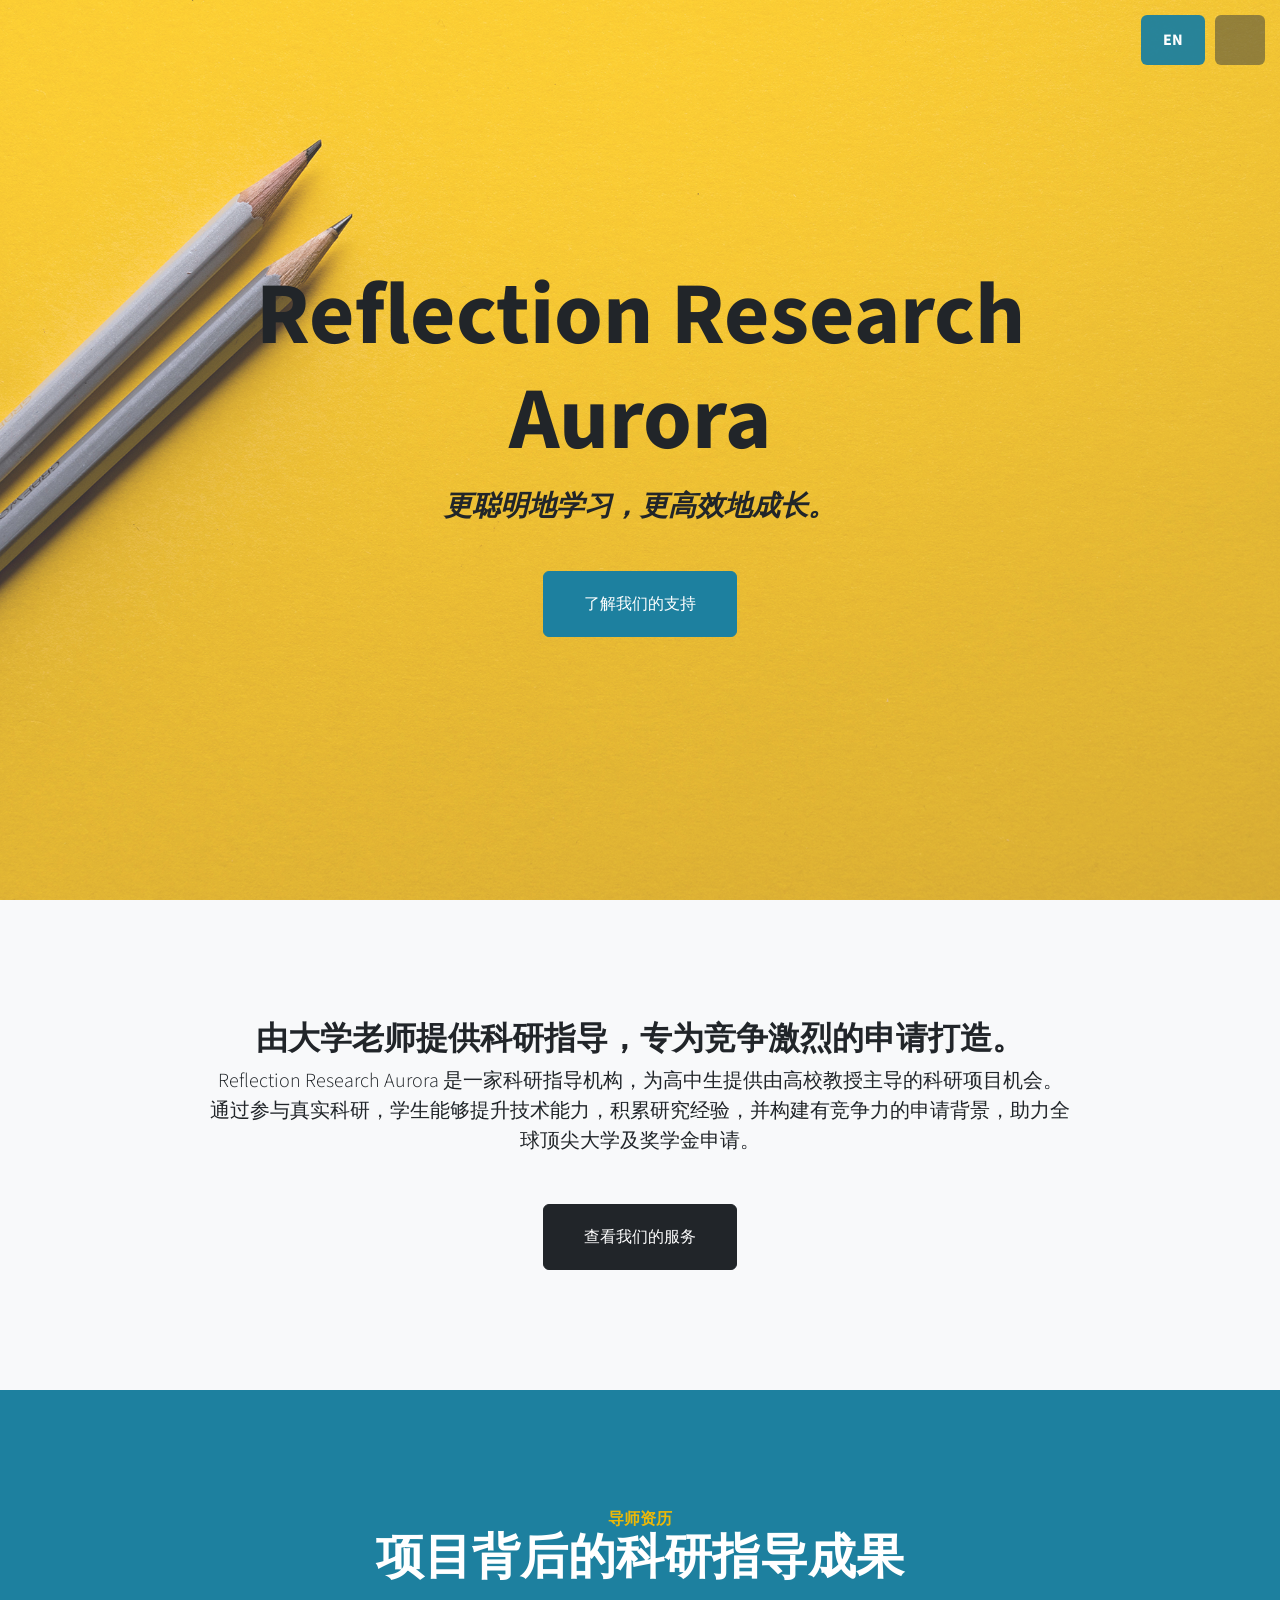
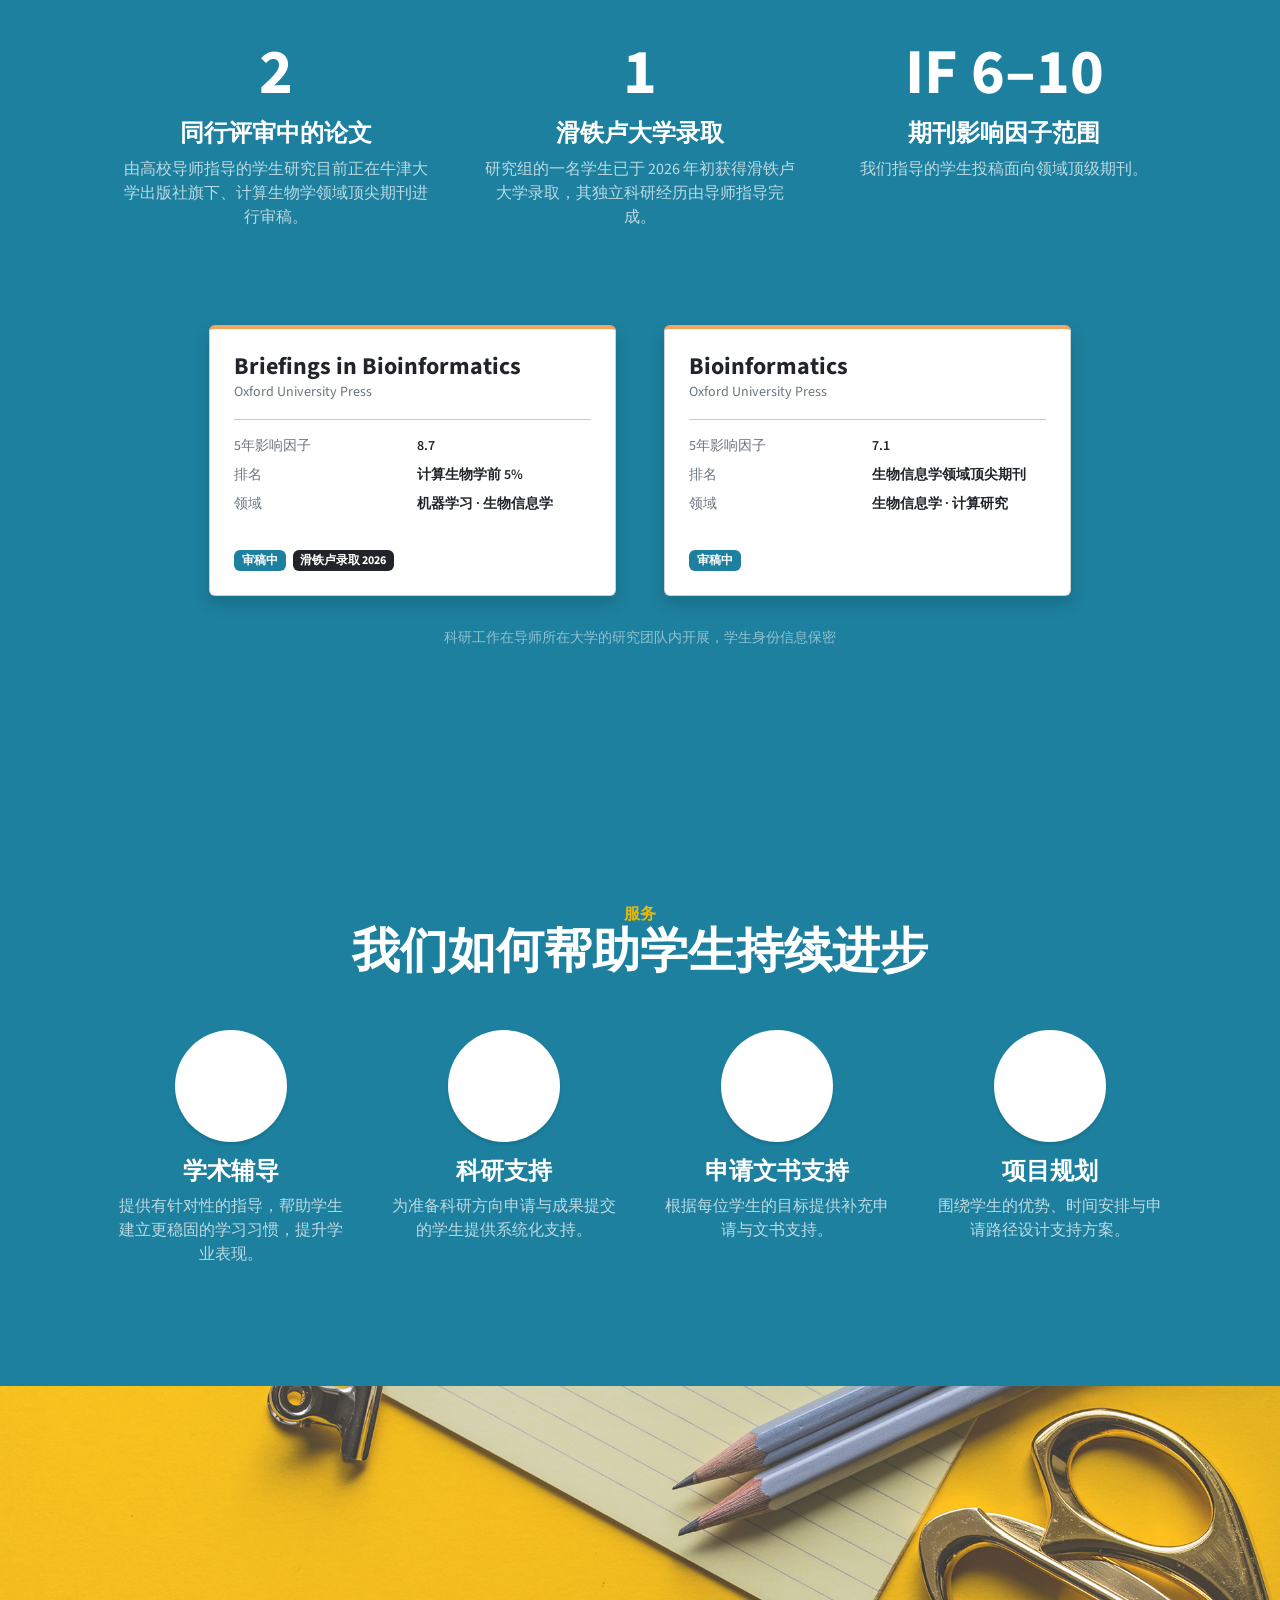
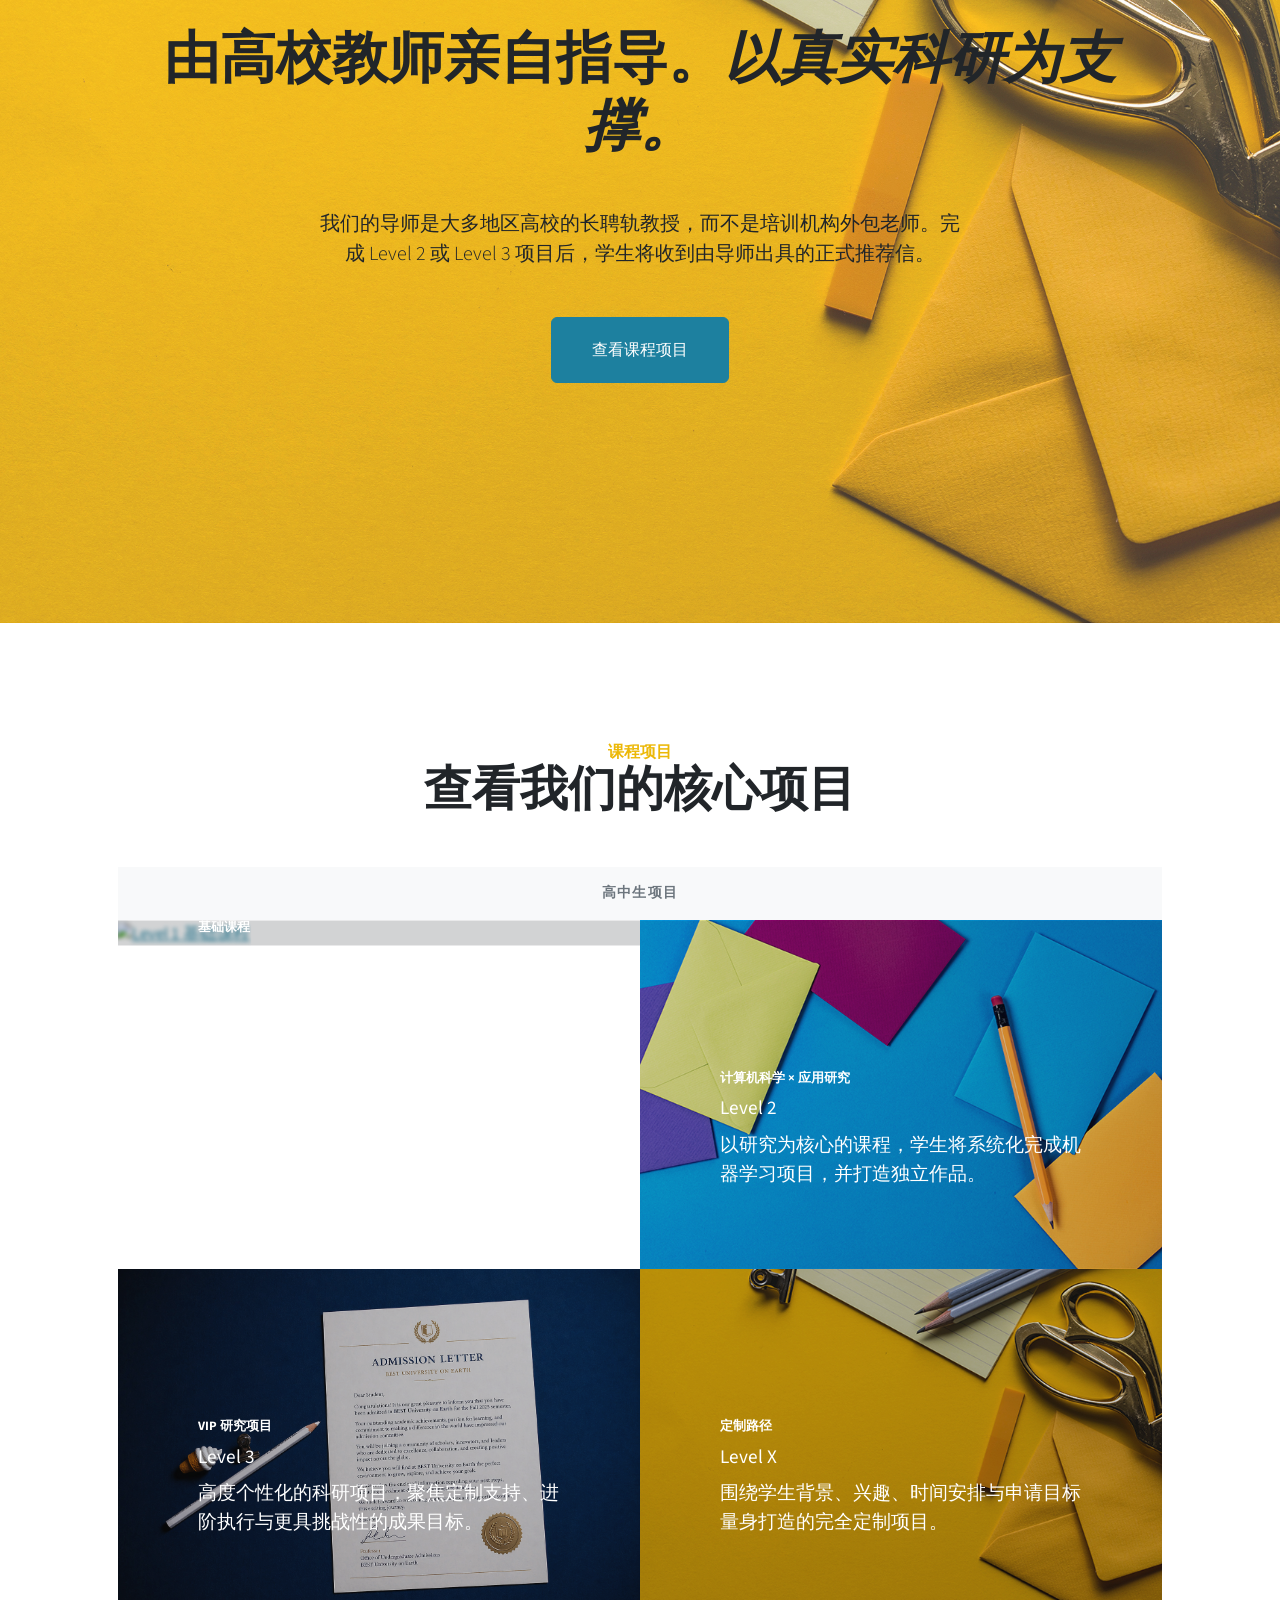
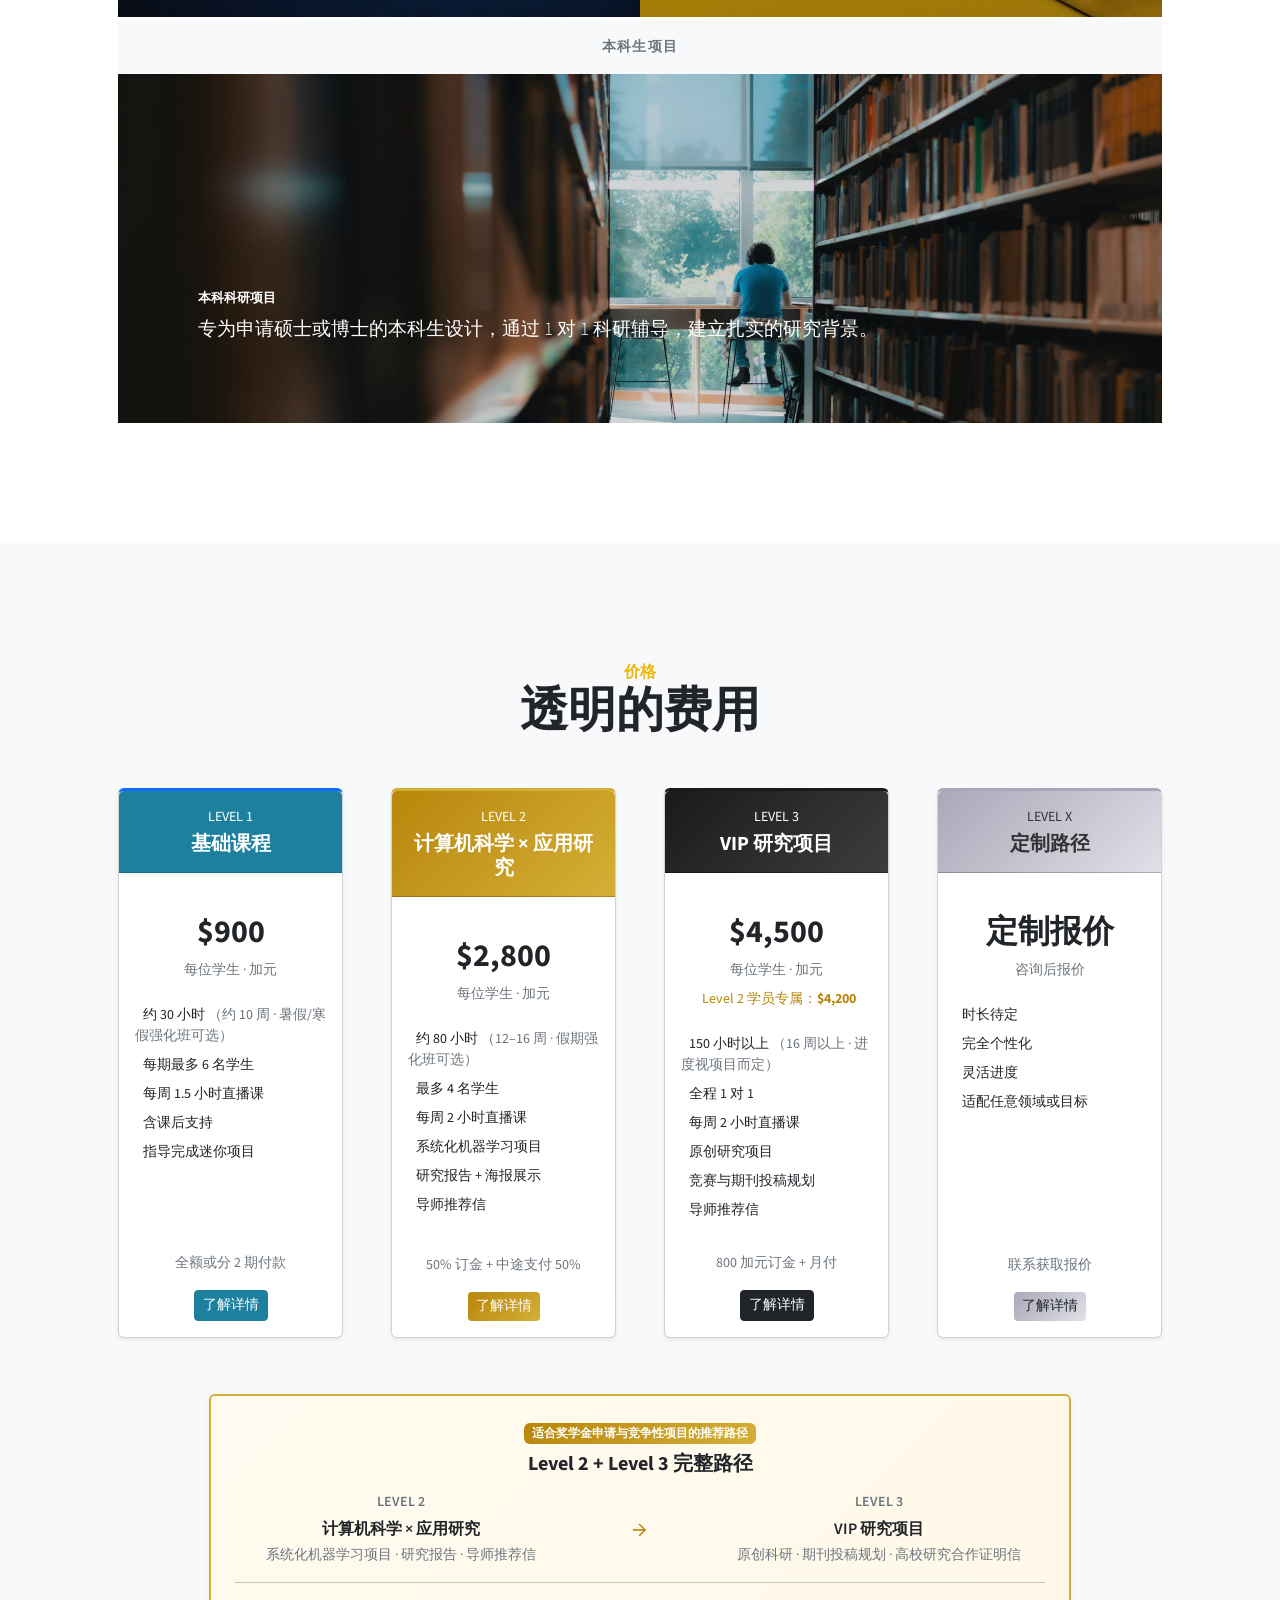
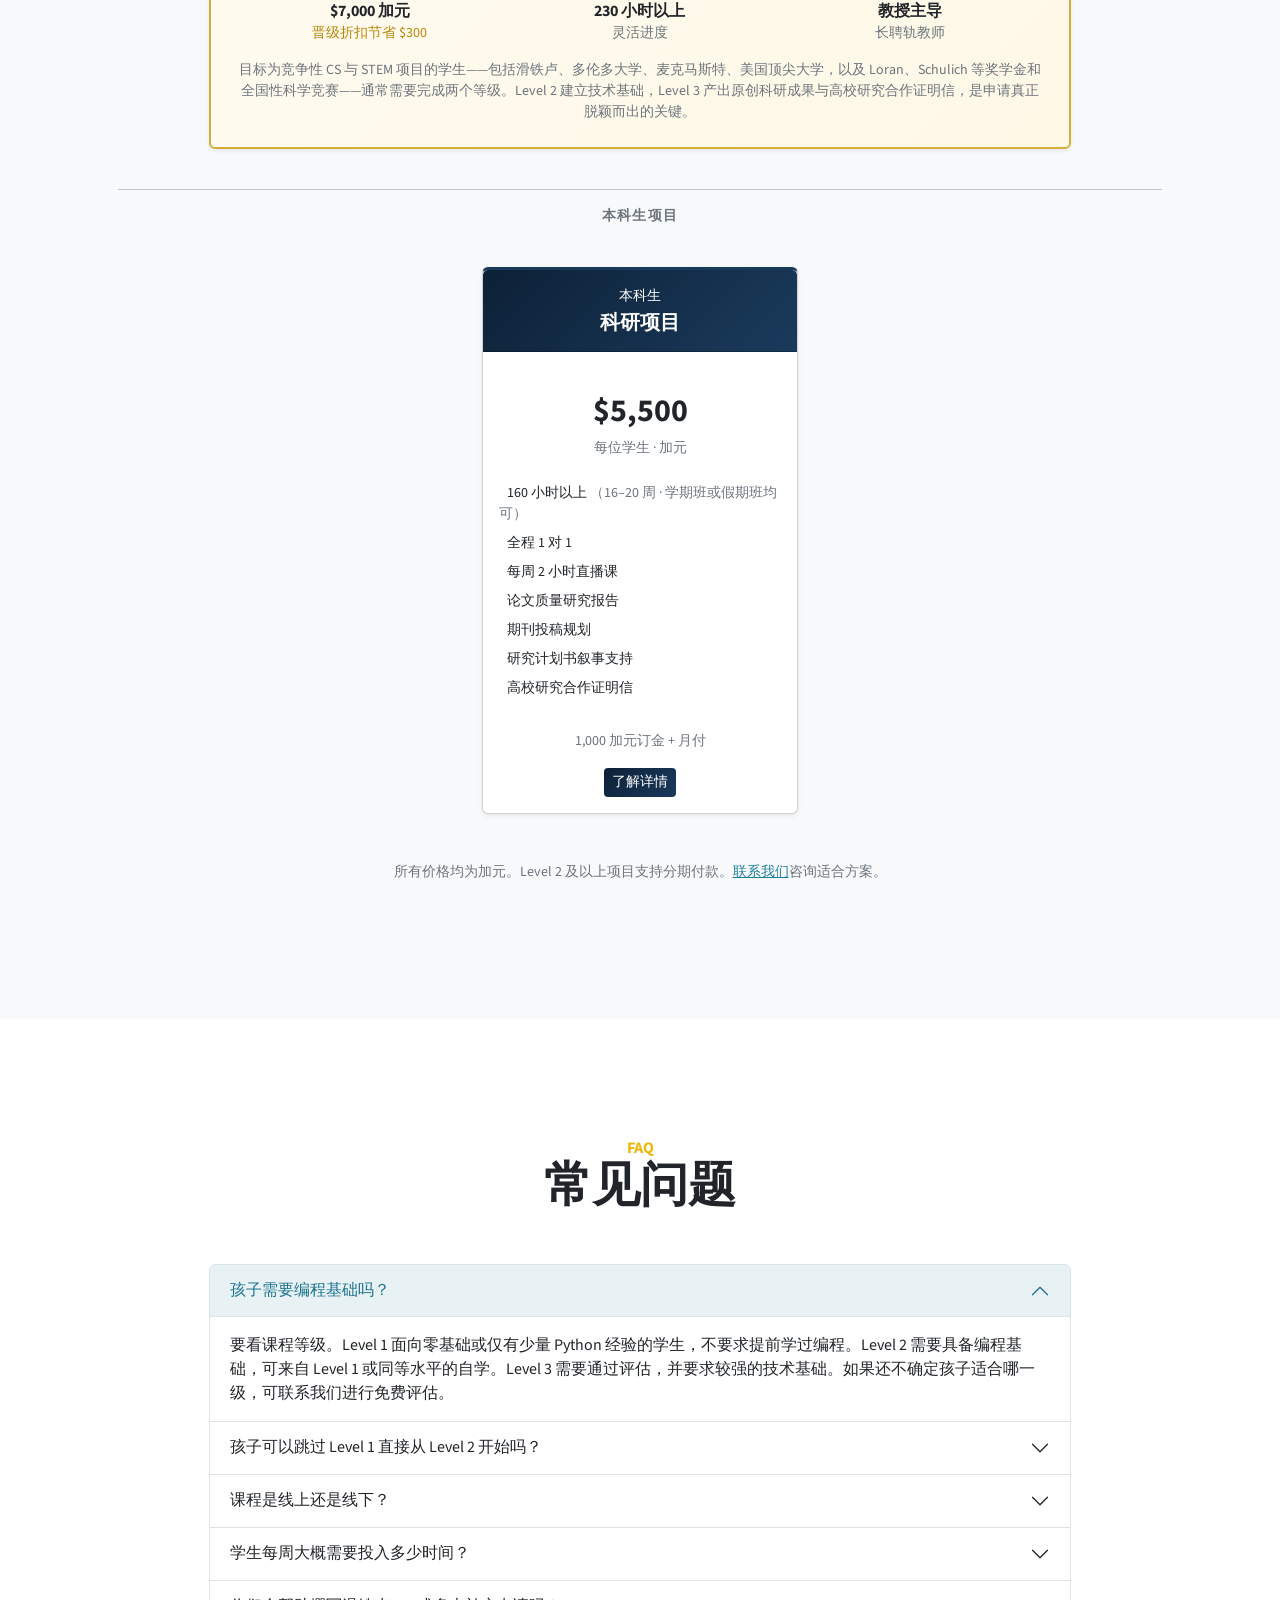
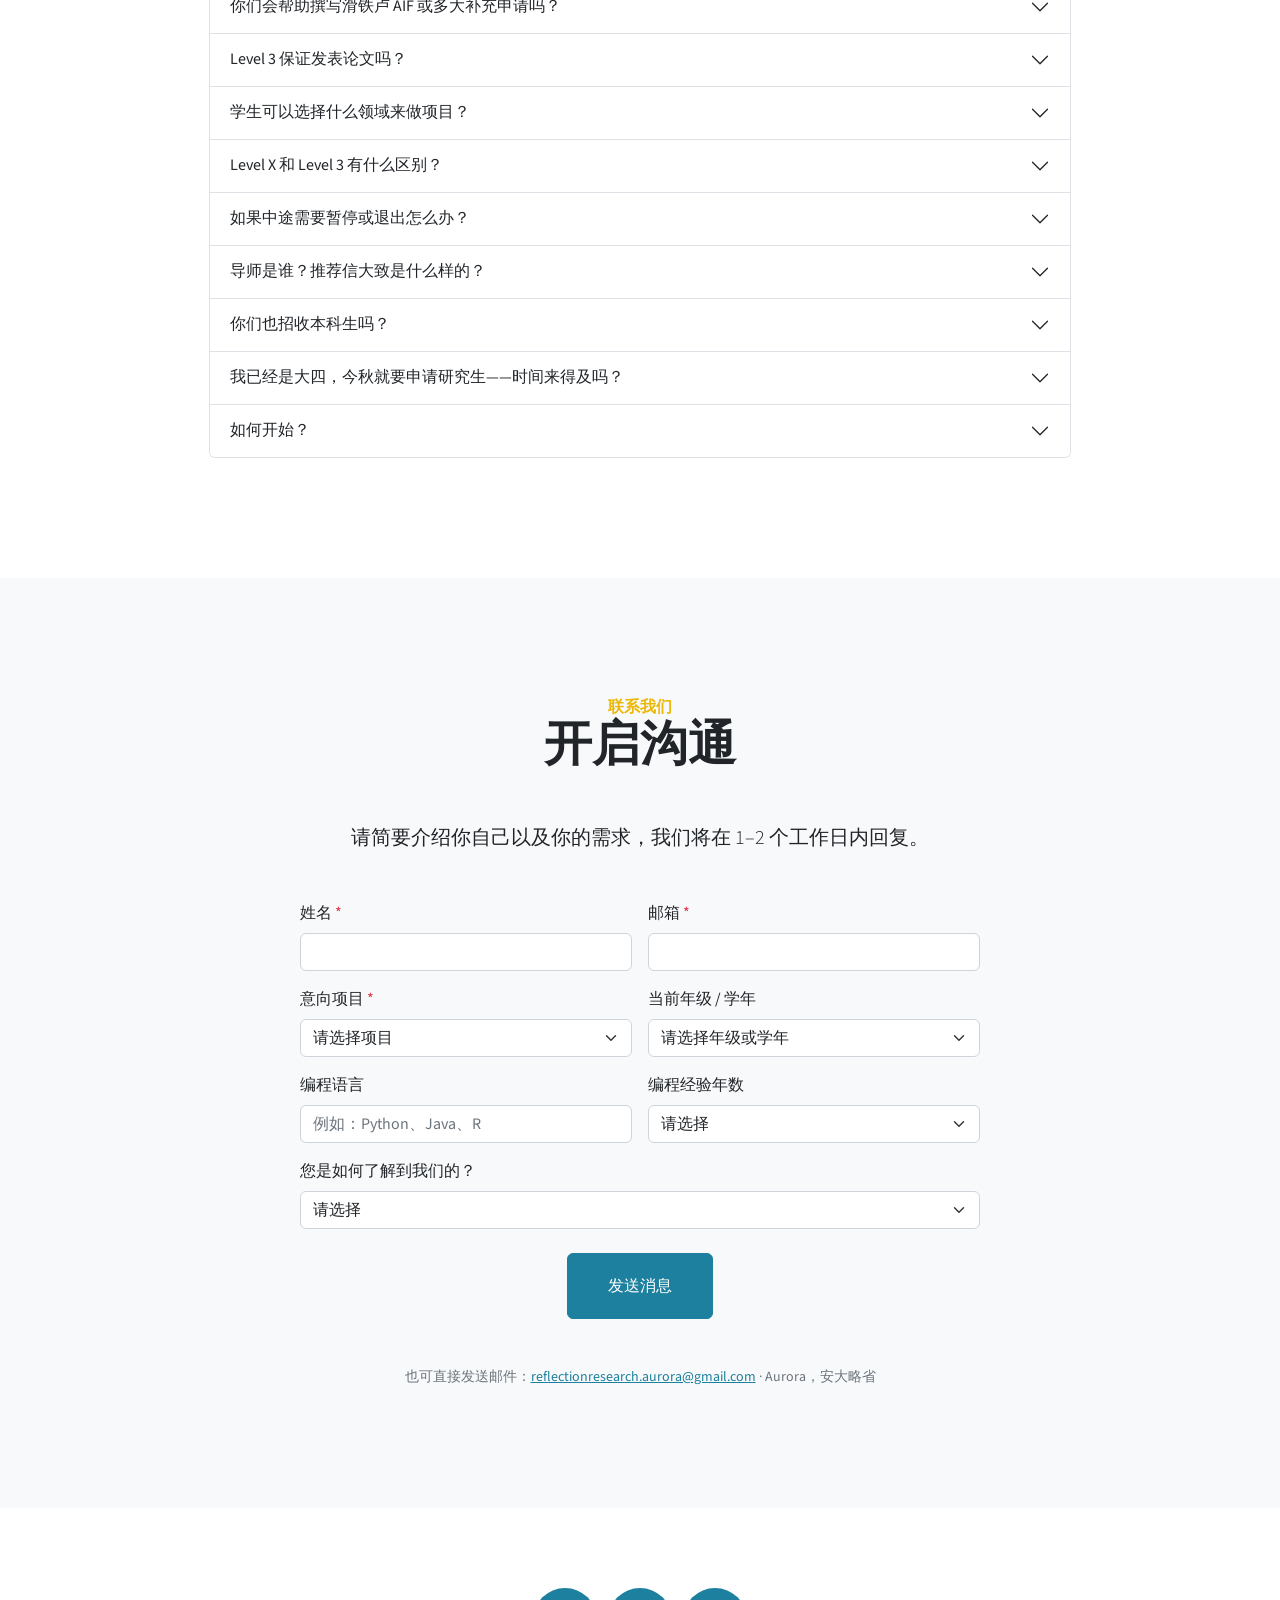
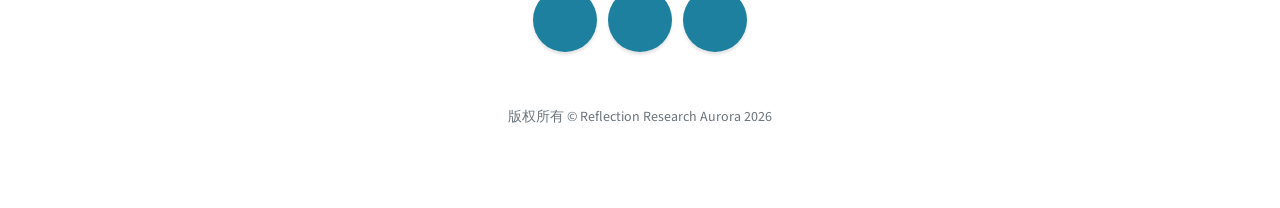
==== index-zh.html @ bee8b77a "Initial site launch Co-Authored-By: Claude Sonnet 4.6 <noreply@anthropic.com>" ====
<!DOCTYPE html>
<html lang="zh-CN">
    <head>
        <meta charset="utf-8" />
        <meta name="viewport" content="width=device-width, initial-scale=1, shrink-to-fit=no" />
        <meta name="description" content="Reflection Research Aurora 为高中生和本科生提供学术辅导与申请文书支持。" />
        <meta name="author" content="Reflection Research Aurora" />
        <title>Reflection Research Aurora | 更聪明地学习，更高效地成长。</title>
        <!-- Favicon-->
        <link rel="icon" type="image/x-icon" href="assets/favicon.ico" />
        <!-- Font Awesome icons (free version)-->
        <script src="https://use.fontawesome.com/releases/v6.3.0/js/all.js" crossorigin="anonymous"></script>
        <!-- Simple line icons-->
        <link href="https://cdnjs.cloudflare.com/ajax/libs/simple-line-icons/2.5.5/css/simple-line-icons.min.css" rel="stylesheet" />
        <!-- Google fonts-->
        <link href="https://fonts.googleapis.com/css?family=Source+Sans+Pro:300,400,700,300italic,400italic,700italic" rel="stylesheet" type="text/css" />
        <!-- Core theme CSS (includes Bootstrap)-->
        <link href="css/styles.css" rel="stylesheet" />
    </head>
    <body id="page-top">
        <!-- Navigation-->
        <a class="menu-toggle rounded" href="#"><i class="fas fa-bars"></i></a>
        <a class="language-toggle rounded" href="index.html" aria-label="切换到英文页面">EN</a>
        <nav id="sidebar-wrapper">
            <ul class="sidebar-nav">
                <li class="sidebar-brand"><a class="js-scroll-trigger" href="#page-top">Reflection Research Aurora</a></li>
                <li class="sidebar-nav-item"><a class="js-scroll-trigger" href="#page-top">首页</a></li>
                <li class="sidebar-nav-item"><a class="js-scroll-trigger" href="#about">关于我们</a></li>
                <li class="sidebar-nav-item"><a class="js-scroll-trigger" href="#services">服务</a></li>
                <li class="sidebar-nav-item"><a class="js-scroll-trigger" href="#programs">课程项目</a></li>
                <li class="sidebar-nav-item"><a class="js-scroll-trigger" href="#pricing">价格</a></li>
                <li class="sidebar-nav-item"><a class="js-scroll-trigger" href="#faq">常见问题</a></li>
                <li class="sidebar-nav-item"><a class="js-scroll-trigger" href="#contact">联系我们</a></li>
            </ul>
        </nav>
        <!-- Header-->
                <header class="masthead d-flex align-items-center">
            <div class="container px-4 px-lg-5 text-center">
                <h1 class="mb-3">Reflection Research Aurora</h1>
                <h3 class="mb-5"><em>更聪明地学习，更高效地成长。</em></h3>
                <a class="btn btn-primary btn-xl" href="#about">了解我们的支持</a>
            </div>
        </header>
        <!-- About-->
        <section class="content-section bg-light" id="about">
            <div class="container px-4 px-lg-5 text-center">
                <div class="row gx-4 gx-lg-5 justify-content-center">
                    <div class="col-lg-10">
                        <h2>由大学老师提供科研指导，专为竞争激烈的申请打造。</h2>
                        <p class="lead mb-5">Reflection Research Aurora 是一家科研指导机构，为高中生提供由高校教授主导的科研项目机会。通过参与真实科研，学生能够提升技术能力，积累研究经验，并构建有竞争力的申请背景，助力全球顶尖大学及奖学金申请。</p>
                        <a class="btn btn-dark btn-xl" href="#services">查看我们的服务</a>
                    </div>
                </div>
            </div>
        </section>
        <!-- Mentor Credentials -->
        <section class="content-section bg-primary text-white text-center" id="outcomes">
            <div class="container px-4 px-lg-5">
                <div class="content-section-heading">
                    <h3 class="text-secondary mb-0">导师资历</h3>
                    <h2 class="mb-5">项目背后的科研指导成果</h2>
                </div>
                <div class="row gx-4 gx-lg-5 justify-content-center mb-5">
                    <div class="col-lg-4 col-md-4 mb-5">
                        <h1 class="display-3 fw-bold">2</h1>
                        <h4>同行评审中的论文</h4>
                        <p class="text-faded mb-0">由高校导师指导的学生研究目前正在牛津大学出版社旗下、计算生物学领域顶尖期刊进行审稿。</p>
                    </div>
                    <div class="col-lg-4 col-md-4 mb-5">
                        <h1 class="display-3 fw-bold">1</h1>
                        <h4>滑铁卢大学录取</h4>
                        <p class="text-faded mb-0">研究组的一名学生已于 2026 年初获得滑铁卢大学录取，其独立科研经历由导师指导完成。</p>
                    </div>
                    <div class="col-lg-4 col-md-4 mb-5">
                        <h1 class="display-3 fw-bold">IF 6–10</h1>
                        <h4>期刊影响因子范围</h4>
                        <p class="text-faded mb-0">我们指导的学生投稿面向领域顶级期刊。</p>
                    </div>
                </div>
                <div class="row gx-4 gx-lg-5 justify-content-center">
                    <div class="col-lg-5 col-md-6 mb-4">
                        <div class="card h-100 text-start text-dark shadow" style="border-top: 4px solid #f4a261;">
                            <div class="card-body p-4">
                                <h4 class="card-title mb-0">Briefings in Bioinformatics</h4>
                                <p class="text-muted small mb-3">Oxford University Press</p>
                                <hr class="my-3">
                                <div class="row g-2 small">
                                    <div class="col-6 text-muted">5年影响因子</div>
                                    <div class="col-6 fw-semibold">8.7</div>
                                    <div class="col-6 text-muted">排名</div>
                                    <div class="col-6 fw-semibold">计算生物学前 5%</div>
                                    <div class="col-6 text-muted">领域</div>
                                    <div class="col-6 fw-semibold">机器学习 &middot; 生物信息学</div>
                                </div>
                            </div>
                            <div class="card-footer bg-transparent border-0 pb-4 px-4">
                                <span class="badge bg-primary">审稿中</span>
                                <span class="badge bg-dark ms-1">滑铁卢录取 2026</span>
                            </div>
                        </div>
                    </div>
                    <div class="col-lg-5 col-md-6 mb-4">
                        <div class="card h-100 text-start text-dark shadow" style="border-top: 4px solid #f4a261;">
                            <div class="card-body p-4">
                                <h4 class="card-title mb-0">Bioinformatics</h4>
                                <p class="text-muted small mb-3">Oxford University Press</p>
                                <hr class="my-3">
                                <div class="row g-2 small">
                                    <div class="col-6 text-muted">5年影响因子</div>
                                    <div class="col-6 fw-semibold">7.1</div>
                                    <div class="col-6 text-muted">排名</div>
                                    <div class="col-6 fw-semibold">生物信息学领域顶尖期刊</div>
                                    <div class="col-6 text-muted">领域</div>
                                    <div class="col-6 fw-semibold">生物信息学 &middot; 计算研究</div>
                                </div>
                            </div>
                            <div class="card-footer bg-transparent border-0 pb-4 px-4">
                                <span class="badge bg-primary">审稿中</span>
                            </div>
                        </div>
                    </div>
                </div>
                <p class="text-white-50 small mt-2">科研工作在导师所在大学的研究团队内开展，学生身份信息保密</p>
            </div>
        </section>
        <!-- Services-->
        <section class="content-section bg-primary text-white text-center" id="services">
            <div class="container px-4 px-lg-5">
                <div class="content-section-heading">
                    <h3 class="text-secondary mb-0">服务</h3>
                    <h2 class="mb-5">我们如何帮助学生持续进步</h2>
                </div>
                <div class="row gx-4 gx-lg-5">
                    <div class="col-lg-3 col-md-6 mb-5 mb-lg-0">
                        <span class="service-icon rounded-circle mx-auto mb-3"><i class="icon-graduation"></i></span>
                        <h4><strong>学术辅导</strong></h4>
                        <p class="text-faded mb-0">提供有针对性的指导，帮助学生建立更稳固的学习习惯，提升学业表现。</p>
                    </div>
                    <div class="col-lg-3 col-md-6 mb-5 mb-lg-0">
                        <span class="service-icon rounded-circle mx-auto mb-3"><i class="icon-like"></i></span>
                        <h4><strong>科研支持</strong></h4>
                        <p class="text-faded mb-0">为准备科研方向申请与成果提交的学生提供系统化支持。</p>
                    </div>
                    <div class="col-lg-3 col-md-6 mb-5 mb-md-0">
                        <span class="service-icon rounded-circle mx-auto mb-3"><i class="icon-pencil"></i></span>
                        <h4><strong>申请文书支持</strong></h4>
                        <p class="text-faded mb-0">根据每位学生的目标提供补充申请与文书支持。</p>
                    </div>
                    <div class="col-lg-3 col-md-6">
                        <span class="service-icon rounded-circle mx-auto mb-3"><i class="icon-compass"></i></span>
                        <h4><strong>项目规划</strong></h4>
                        <p class="text-faded mb-0">围绕学生的优势、时间安排与申请路径设计支持方案。</p>
                    </div>
                </div>
            </div>
        </section>
        <!-- Callout-->
        <section class="callout">
            <div class="container px-4 px-lg-5 text-center">
                <h2 class="mx-auto mb-5">由高校教师亲自指导。<em>以真实科研为支撑。</em>
                </h2>
                <p class="lead mx-auto mb-5" style="max-width: 640px;">我们的导师是大多地区高校的长聘轨教授，而不是培训机构外包老师。完成 Level 2 或 Level 3 项目后，学生将收到由导师出具的正式推荐信。</p>
                <a class="btn btn-primary btn-xl" href="#programs">查看课程项目</a>
            </div>
        </section>
        <!-- Programs-->
        <section class="content-section" id="programs">
            <div class="container px-4 px-lg-5">
                <div class="content-section-heading text-center">
                    <h3 class="text-secondary mb-0">课程项目</h3>
                    <h2 class="mb-5">查看我们的核心项目</h2>
                </div>
                <div class="row gx-0">
                    <div class="col-12 text-center py-3" style="background-color: #f8f9fa;">
                        <p class="text-uppercase text-muted small fw-semibold mb-0" style="letter-spacing: 0.1em;">高中生项目</p>
                    </div>
                    <div class="col-lg-6">
                        <a class="portfolio-item" href="program-level-1-foundations-zh.html">
                            <div class="caption">
                                <div class="caption-content">
                                    <div class="h2">基础课程</div>
                                    <p class="mb-2"><strong>Level 1</strong></p>
                                    <p class="mb-0">面向初学者的 10 周课程，聚焦编程基础、数据思维与循序渐进的课堂安排。</p>
                                </div>
                            </div>
                            <img class="img-fluid" src="assets/img/portfolio-1.jpg" alt="Level 1 基础课程" style="filter: blur(2px); transform: scale(1.05);" />
                        </a>
                    </div>
                    <div class="col-lg-6">
                        <a class="portfolio-item" href="program-level-2-applied-bioinformatics-zh.html">
                            <div class="caption">
                                <div class="caption-content">
                                    <div class="h2">计算机科学 &times; 应用研究</div>
                                    <p class="mb-2"><strong>Level 2</strong></p>
                                    <p class="mb-0">以研究为核心的课程，学生将系统化完成机器学习项目，并打造独立作品。</p>
                                </div>
                            </div>
                            <img class="img-fluid" src="assets/img/portfolio-2.jpg" alt="Level 2 应用计算机科学 × 研究课程" />
                        </a>
                    </div>
                    <div class="col-lg-6">
                        <a class="portfolio-item" href="program-level-3-vip-capstone-zh.html">
                            <div class="caption">
                                <div class="caption-content">
                                    <div class="h2">VIP 研究项目</div>
                                    <p class="mb-2"><strong>Level 3</strong></p>
                                    <p class="mb-0">高度个性化的科研项目，聚焦定制支持、进阶执行与更具挑战性的成果目标。</p>
                                </div>
                            </div>
                            <img class="img-fluid" src="assets/img/test3.png" alt="Level 3 VIP 研究项目" />
                        </a>
                    </div>
                    <div class="col-lg-6">
                        <a class="portfolio-item" href="program-level-x-custom-pathway-zh.html">
                            <div class="caption">
                                <div class="caption-content">
                                    <div class="h2">定制路径</div>
                                    <p class="mb-2"><strong>Level X</strong></p>
                                    <p class="mb-0">围绕学生背景、兴趣、时间安排与申请目标量身打造的完全定制项目。</p>
                                </div>
                            </div>
                            <img class="img-fluid" src="assets/img/portfolio-4.jpg" alt="Level X 定制路径" />
                        </a>
                    </div>
                    <div class="col-12 text-center py-3 mt-1" style="background-color: #f8f9fa;">
                        <p class="text-uppercase text-muted small fw-semibold mb-0" style="letter-spacing: 0.1em;">本科生项目</p>
                    </div>
                    <div class="col-lg-12">
                        <a class="portfolio-item" href="program-undergraduate-zh.html">
                            <div class="caption">
                                <div class="caption-content">
                                    <div class="h2">本科科研项目</div>
                                    <!-- <p class="mb-2"><strong>本科生</strong></p> -->
                                    <p class="mb-0">专为申请硕士或博士的本科生设计，通过 1 对 1 科研辅导，建立扎实的研究背景。</p>
                                </div>
                            </div>
                            <img class="img-fluid" src="assets/img/ug_img.jpg" alt="本科科研项目" />
                        </a>
                    </div>
                </div>
            </div>
        </section>
        <!-- Pricing-->
        <section class="content-section bg-light" id="pricing">
            <div class="container px-4 px-lg-5">
                <div class="content-section-heading text-center">
                    <h3 class="text-secondary mb-0">价格</h3>
                    <h2 class="mb-5">透明的费用</h2>
                </div>
                <div class="row gx-4 gx-lg-5 justify-content-center">
                    <div class="col-lg-3 col-md-6 mb-5">
                        <div class="card h-100 text-center shadow-sm" style="border-top: 3px solid #0d6efd;">
                            <div class="card-header bg-primary text-white py-3">
                                <p class="text-uppercase small mb-1">Level 1</p>
                                <h5 class="mb-0">基础课程</h5>
                            </div>
                            <div class="card-body d-flex flex-column">
                                <div class="my-4">
                                    <h2 class="fw-bold">$900</h2>
                                    <p class="text-muted small mb-0">每位学生 · 加元</p>
                                </div>
                                <ul class="list-unstyled text-start small mb-4">
                                    <li class="mb-2"><i class="fas fa-check text-success me-2"></i>约 30 小时 <span class="text-muted">（约 10 周 · 暑假/寒假强化班可选）</span></li>
                                    <li class="mb-2"><i class="fas fa-check text-success me-2"></i>每期最多 6 名学生</li>
                                    <li class="mb-2"><i class="fas fa-check text-success me-2"></i>每周 1.5 小时直播课</li>
                                    <li class="mb-2"><i class="fas fa-check text-success me-2"></i>含课后支持</li>
                                    <li class="mb-2"><i class="fas fa-check text-success me-2"></i>指导完成迷你项目</li>
                                </ul>
                                <div class="mt-auto">
                                    <p class="text-muted small mb-3">全额或分 2 期付款</p>
                                    <a href="program-level-1-foundations-zh.html" class="btn btn-primary btn-sm">了解详情</a>
                                </div>
                            </div>
                        </div>
                    </div>
                    <div class="col-lg-3 col-md-6 mb-5">
                        <div class="card h-100 text-center shadow-sm" style="border-top: 3px solid #D4AF37;">
                            <div class="card-header text-white py-3" style="background: linear-gradient(135deg, #B8860B, #D4AF37);">
                                <p class="text-uppercase small mb-1">Level 2</p>
                                <h5 class="mb-0">计算机科学 &times; 应用研究</h5>
                            </div>
                            <div class="card-body d-flex flex-column">
                                <div class="my-4">
                                    <h2 class="fw-bold">$2,800</h2>
                                    <p class="text-muted small mb-0">每位学生 · 加元</p>
                                </div>
                                <ul class="list-unstyled text-start small mb-4">
                                    <li class="mb-2"><i class="fas fa-check text-success me-2"></i>约 80 小时 <span class="text-muted">（12–16 周 · 假期强化班可选）</span></li>
                                    <li class="mb-2"><i class="fas fa-check text-success me-2"></i>最多 4 名学生</li>
                                    <li class="mb-2"><i class="fas fa-check text-success me-2"></i>每周 2 小时直播课</li>
                                    <li class="mb-2"><i class="fas fa-check text-success me-2"></i>系统化机器学习项目</li>
                                    <li class="mb-2"><i class="fas fa-check text-success me-2"></i>研究报告 + 海报展示</li>
                                    <li class="mb-2"><i class="fas fa-check text-success me-2"></i>导师推荐信</li>
                                </ul>
                                <div class="mt-auto">
                                    <p class="text-muted small mb-3">50% 订金 + 中途支付 50%</p>
                                    <a href="program-level-2-applied-bioinformatics-zh.html" class="btn btn-sm text-white" style="background: linear-gradient(135deg, #B8860B, #D4AF37); border: none;">了解详情</a>
                                </div>
                            </div>
                        </div>
                    </div>
                    <div class="col-lg-3 col-md-6 mb-5">
                        <div class="card h-100 text-center shadow-sm" style="border-top: 3px solid #1a1a1a;">
                            <div class="card-header text-white py-3" style="background: linear-gradient(135deg, #1a1a1a, #3d3d3d);">
                                <p class="text-uppercase small mb-1">Level 3</p>
                                <h5 class="mb-0">VIP 研究项目</h5>
                            </div>
                            <div class="card-body d-flex flex-column">
                                <div class="my-4">
                                    <h2 class="fw-bold">$4,500</h2>
                                    <p class="text-muted small mb-0">每位学生 · 加元</p>
                                    <p class="small mt-2 mb-0" style="color: #B8860B;"><i class="fas fa-tag me-1"></i>Level 2 学员专属：<strong>$4,200</strong></p>
                                </div>
                                <ul class="list-unstyled text-start small mb-4">
                                    <li class="mb-2"><i class="fas fa-check text-success me-2"></i>150 小时以上 <span class="text-muted">（16 周以上 · 进度视项目而定）</span></li>
                                    <li class="mb-2"><i class="fas fa-check text-success me-2"></i>全程 1 对 1</li>
                                    <li class="mb-2"><i class="fas fa-check text-success me-2"></i>每周 2 小时直播课</li>
                                    <li class="mb-2"><i class="fas fa-check text-success me-2"></i>原创研究项目</li>
                                    <li class="mb-2"><i class="fas fa-check text-success me-2"></i>竞赛与期刊投稿规划</li>
                                    <li class="mb-2"><i class="fas fa-check text-success me-2"></i>导师推荐信</li>
                                </ul>
                                <div class="mt-auto">
                                    <p class="text-muted small mb-3">800 加元订金 + 月付</p>
                                    <a href="program-level-3-vip-capstone-zh.html" class="btn btn-dark btn-sm">了解详情</a>
                                </div>
                            </div>
                        </div>
                    </div>
                    <div class="col-lg-3 col-md-6 mb-5">
                        <div class="card h-100 text-center shadow-sm" style="border-top: 3px solid #A8A8B8;">
                            <div class="card-header py-3" style="background: linear-gradient(135deg, #A8A8B8, #E0E0E8); color: #333;">
                                <p class="text-uppercase small mb-1">Level X</p>
                                <h5 class="mb-0">定制路径</h5>
                            </div>
                            <div class="card-body d-flex flex-column">
                                <div class="my-4">
                                    <h2 class="fw-bold">定制报价</h2>
                                    <p class="text-muted small mb-0">咨询后报价</p>
                                </div>
                                <ul class="list-unstyled text-start small mb-4">
                                    <li class="mb-2"><i class="fas fa-check text-success me-2"></i>时长待定</li>
                                    <li class="mb-2"><i class="fas fa-check text-success me-2"></i>完全个性化</li>
                                    <li class="mb-2"><i class="fas fa-check text-success me-2"></i>灵活进度</li>
                                    <li class="mb-2"><i class="fas fa-check text-success me-2"></i>适配任意领域或目标</li>
                                    <!-- <li class="mb-2"><i class="fas fa-check text-success me-2"></i>免费 15 分钟评估通话</li> -->
                                </ul>
                                <div class="mt-auto">
                                    <p class="text-muted small mb-3">联系获取报价</p>
                                    <a href="program-level-x-custom-pathway-zh.html" class="btn btn-sm text-dark" style="background: linear-gradient(135deg, #A8A8B8, #E0E0E8); border: none;">了解详情</a>
                                </div>
                            </div>
                        </div>
                    </div>
                </div>
                <!-- Recommended Pathway -->
                <div class="row gx-4 gx-lg-5 justify-content-center mt-2 mb-4">
                    <div class="col-lg-10">
                        <div class="card shadow-sm" style="border: 2px solid #D4AF37; background: linear-gradient(135deg, #fffbf0, #fff8e7);">
                            <div class="card-body p-4">
                                <div class="text-center mb-3">
                                    <span class="badge mb-2 text-white" style="background: linear-gradient(135deg, #B8860B, #D4AF37);">适合奖学金申请与竞争性项目的推荐路径</span>
                                    <h5 class="fw-bold mb-0">Level 2 + Level 3 完整路径</h5>
                                </div>
                                <div class="row align-items-center text-center gx-2 mb-3">
                                    <div class="col-md-5">
                                        <p class="text-uppercase small text-muted fw-semibold mb-1">Level 2</p>
                                        <p class="fw-semibold mb-1">计算机科学 &times; 应用研究</p>
                                        <p class="small text-muted mb-0">系统化机器学习项目 · 研究报告 · 导师推荐信</p>
                                    </div>
                                    <div class="col-md-2 text-center py-2">
                                        <span style="font-size: 1.5rem; color: #B8860B;">&#8594;</span>
                                    </div>
                                    <div class="col-md-5">
                                        <p class="text-uppercase small text-muted fw-semibold mb-1">Level 3</p>
                                        <p class="fw-semibold mb-1">VIP 研究项目</p>
                                        <p class="small text-muted mb-0">原创科研 · 期刊投稿规划 · 高校研究合作证明信</p>
                                    </div>
                                </div>
                                <hr class="my-3">
                                <div class="row text-center gx-0 mb-3">
                                    <div class="col-4">
                                        <p class="fw-bold mb-0">$7,000 加元</p>
                                        <p class="small mb-0" style="color: #B8860B;">晋级折扣节省 $300</p>
                                    </div>
                                    <div class="col-4">
                                        <p class="fw-bold mb-0">230 小时以上</p>
                                        <p class="small text-muted mb-0">灵活进度</p>
                                    </div>
                                    <div class="col-4">
                                        <p class="fw-bold mb-0">教授主导</p>
                                        <p class="small text-muted mb-0">长聘轨教师</p>
                                    </div>
                                </div>
                                <p class="text-center text-muted small mb-0">目标为竞争性 CS 与 STEM 项目的学生——包括滑铁卢、多伦多大学、麦克马斯特、美国顶尖大学，以及 Loran、Schulich 等奖学金和全国性科学竞赛——通常需要完成两个等级。Level 2 建立技术基础，Level 3 产出原创科研成果与高校研究合作证明信，是申请真正脱颖而出的关键。</p>
                            </div>
                        </div>
                    </div>
                </div>
                <div class="row mt-2 mb-3">
                    <div class="col-12">
                        <hr class="my-3">
                        <p class="text-center text-uppercase text-muted small fw-semibold mb-4" style="letter-spacing: 0.1em;">本科生项目</p>
                    </div>
                </div>
                <div class="row gx-4 gx-lg-5 justify-content-center">
                    <div class="col-lg-4 col-md-6 mb-5">
                        <div class="card h-100 text-center shadow-sm" style="border-top: 3px solid #1a3a5c;">
                            <div class="card-header text-white py-3" style="background: linear-gradient(135deg, #0d2137, #1a3a5c);">
                                <p class="text-uppercase small mb-1">本科生</p>
                                <h5 class="mb-0">科研项目</h5>
                            </div>
                            <div class="card-body d-flex flex-column">
                                <div class="my-4">
                                    <h2 class="fw-bold">$5,500</h2>
                                    <p class="text-muted small mb-0">每位学生 · 加元</p>
                                </div>
                                <ul class="list-unstyled text-start small mb-4">
                                    <li class="mb-2"><i class="fas fa-check text-success me-2"></i>160 小时以上 <span class="text-muted">（16–20 周 · 学期班或假期班均可）</span></li>
                                    <li class="mb-2"><i class="fas fa-check text-success me-2"></i>全程 1 对 1</li>
                                    <li class="mb-2"><i class="fas fa-check text-success me-2"></i>每周 2 小时直播课</li>
                                    <li class="mb-2"><i class="fas fa-check text-success me-2"></i>论文质量研究报告</li>
                                    <li class="mb-2"><i class="fas fa-check text-success me-2"></i>期刊投稿规划</li>
                                    <li class="mb-2"><i class="fas fa-check text-success me-2"></i>研究计划书叙事支持</li>
                                    <li class="mb-2"><i class="fas fa-check text-success me-2"></i>高校研究合作证明信</li>
                                </ul>
                                <div class="mt-auto">
                                    <p class="text-muted small mb-3">1,000 加元订金 + 月付</p>
                                    <a href="program-undergraduate-zh.html" class="btn btn-sm text-white" style="background: linear-gradient(135deg, #0d2137, #1a3a5c); border: none;">了解详情</a>
                                </div>
                            </div>
                        </div>
                    </div>
                </div>
                <p class="text-center text-muted small">所有价格均为加元。Level 2 及以上项目支持分期付款。<a href="mailto:reflectionresearch.aurora@gmail.com">联系我们</a>咨询适合方案。</p>
            </div>
        </section>
        <!-- FAQ-->
        <section class="content-section" id="faq">
            <div class="container px-4 px-lg-5">
                <div class="content-section-heading text-center">
                    <h3 class="text-secondary mb-0">FAQ</h3>
                    <h2 class="mb-5">常见问题</h2>
                </div>
                <div class="row gx-5 justify-content-center">
                    <div class="col-lg-10">
                        <div class="accordion" id="faqAccordion">
                            <div class="accordion-item">
                                <h2 class="accordion-header" id="faq1">
                                    <button class="accordion-button" type="button" data-bs-toggle="collapse" data-bs-target="#faqCollapse1" aria-expanded="true" aria-controls="faqCollapse1">孩子需要编程基础吗？</button>
                                </h2>
                                <div id="faqCollapse1" class="accordion-collapse collapse show" aria-labelledby="faq1" data-bs-parent="#faqAccordion">
                                    <div class="accordion-body">要看课程等级。Level 1 面向零基础或仅有少量 Python 经验的学生，不要求提前学过编程。Level 2 需要具备编程基础，可来自 Level 1 或同等水平的自学。Level 3 需要通过评估，并要求较强的技术基础。如果还不确定孩子适合哪一级，可联系我们进行免费评估。</div>
                                </div>
                            </div>
                            <div class="accordion-item">
                                <h2 class="accordion-header" id="faq2">
                                    <button class="accordion-button collapsed" type="button" data-bs-toggle="collapse" data-bs-target="#faqCollapse2" aria-expanded="false" aria-controls="faqCollapse2">孩子可以跳过 Level 1 直接从 Level 2 开始吗？</button>
                                </h2>
                                <div id="faqCollapse2" class="accordion-collapse collapse" aria-labelledby="faq2" data-bs-parent="#faqAccordion">
                                    <div class="accordion-body">可以，但前提是学生已经具备扎实的 Python 基础，例如变量、循环、函数以及基础数据处理能力。我们会在评估中确认这一点。若基础不足却直接从Level 2开始，前几周会明显感觉吃力，最终的学习结果也会大打折扣。</div>
                                </div>
                            </div>
                            <div class="accordion-item">
                                <h2 class="accordion-header" id="faq3">
                                    <button class="accordion-button collapsed" type="button" data-bs-toggle="collapse" data-bs-target="#faqCollapse3" aria-expanded="false" aria-controls="faqCollapse3">课程是线上还是线下？</button>
                                </h2>
                                <div id="faqCollapse3" class="accordion-collapse collapse" aria-labelledby="faq3" data-bs-parent="#faqAccordion">
                                    <div class="accordion-body">所有课程均在线上进行。教学与项目运行在 Google Colab 或同类云端环境中，不需要本地安装。学生只需要浏览器和稳定的网络连接。这也意味着安大略省各地，甚至更远地区的学生都可以参加。</div>
                                </div>
                            </div>
                            <div class="accordion-item">
                                <h2 class="accordion-header" id="faq4">
                                    <button class="accordion-button collapsed" type="button" data-bs-toggle="collapse" data-bs-target="#faqCollapse4" aria-expanded="false" aria-controls="faqCollapse4">学生每周大概需要投入多少时间？</button>
                                </h2>
                                <div id="faqCollapse4" class="accordion-collapse collapse" aria-labelledby="faq4" data-bs-parent="#faqAccordion">
                                    <div class="accordion-body">Level 1：每周约 3–4 小时（1.5 小时直播课 + 2 小时自学）。Level 2：每周约 6–7 小时（2 小时直播课 + 4–5 小时项目实践）。Level 3：每周约 8–10 小时（2 小时直播课 + 6–8 小时独立研究与写作）。这些都是比较真实的投入估计——若只是把它当作普通作业而不是认真投入，通常会在 Level 2 和 Level 3 很快落后。</div>
                                </div>
                            </div>
                            <div class="accordion-item">
                                <h2 class="accordion-header" id="faq5">
                                    <button class="accordion-button collapsed" type="button" data-bs-toggle="collapse" data-bs-target="#faqCollapse5" aria-expanded="false" aria-controls="faqCollapse5">你们会帮助撰写滑铁卢 AIF 或多大补充申请吗？</button>
                                </h2>
                                <div id="faqCollapse5" class="accordion-collapse collapse" aria-labelledby="faq5" data-bs-parent="#faqAccordion">
                                    <div class="accordion-body">会间接地帮助。我们的项目真正建立的是技术深度和学生对项目的真实掌控，这才是让申请文书有说服力的关键。完成 Level 2 或 Level 3 的学生会拥有可写、可讲的真实经历：处理过的数据集、调试过的模型、分析过的结果，以及从失败中迭代出来的经验。这正是大学录取评审最看重的内容。我们不代写申请文书，这违反学校要求，文书由学生自己完成。但通过我们的项目，学生会拥有更多有价值的内容可写。</div>
                                </div>
                            </div>
                            <div class="accordion-item">
                                <h2 class="accordion-header" id="faq6">
                                    <button class="accordion-button collapsed" type="button" data-bs-toggle="collapse" data-bs-target="#faqCollapse6" aria-expanded="false" aria-controls="faqCollapse6">Level 3 保证发表论文吗？</button>
                                </h2>
                                <div id="faqCollapse6" class="accordion-collapse collapse" aria-labelledby="faq6" data-bs-parent="#faqAccordion">
                                    <div class="accordion-body">不保证，我们也会在一开始就明确说明这一点。期刊投稿是努力争取的目标，而不是付费即可获得的结果。同行评审竞争激烈，结果取决于项目质量与范围。相比仓促投稿到可信度低的开放获取期刊，一个执行扎实、范围清晰、投稿至可信期刊的项目，对申请更有说服力。我们的目标包括影响因子在3-10的期刊，例如Bioinformatics，BMC Bioinformatics、PLOS ONE、Computers 以及 Frontiers 系列等以质量为录用标准的期刊。</div>
                                </div>
                            </div>
                            <div class="accordion-item">
                                <h2 class="accordion-header" id="faq7">
                                    <button class="accordion-button collapsed" type="button" data-bs-toggle="collapse" data-bs-target="#faqCollapse7" aria-expanded="false" aria-controls="faqCollapse7">学生可以选择什么领域来做项目？</button>
                                </h2>
                                <div id="faqCollapse7" class="accordion-collapse collapse" aria-labelledby="faq7" data-bs-parent="#faqAccordion">
                                    <div class="accordion-body">Level 2的项目是领域内前沿机器学习项目。Level 3的项目则是“CS × 任意领域”。学生曾做过健康数据、环境科学、体育分析、社会系统等多个方向的项目。计算方法本身，例如数据处理、机器学习建模、研究写作，具有跨领域迁移性。我们鼓励学生选择与大学申请目标及个人真实兴趣相关的领域，因为这种连接会在申请文书和面试中自然体现出来。</div>
                                </div>
                            </div>
                            <div class="accordion-item">
                                <h2 class="accordion-header" id="faq8">
                                    <button class="accordion-button collapsed" type="button" data-bs-toggle="collapse" data-bs-target="#faqCollapse8" aria-expanded="false" aria-controls="faqCollapse8">Level X 和 Level 3 有什么区别？</button>
                                </h2>
                                <div id="faqCollapse8" class="accordion-collapse collapse" aria-labelledby="faq8" data-bs-parent="#faqAccordion">
                                    <div class="accordion-body">Level 3 遵循明确的研究推进路径（16 周以上），有清晰的阶段里程碑，并以可信的外部成果为目标。Level X 则面向那些目标、时间安排或学术背景不适合标准结构的学生。例如申请时间特殊、跨多个方向同时规划，或同时需要科研指导与学术辅导的学生。如果你还不确定最适合哪个标准等级，Level X 也可以作为很好的切入点。</div>
                                </div>
                            </div>
                            <div class="accordion-item">
                                <h2 class="accordion-header" id="faq9">
                                    <button class="accordion-button collapsed" type="button" data-bs-toggle="collapse" data-bs-target="#faqCollapse9" aria-expanded="false" aria-controls="faqCollapse9">如果中途需要暂停或退出怎么办？</button>
                                </h2>
                                <div id="faqCollapse9" class="accordion-collapse collapse" aria-labelledby="faq9" data-bs-parent="#faqAccordion">
                                    <div class="accordion-body">现实情况总会有变化。请尽早联系我们，我们会尽量协商出合理方案。对于 Level 3项目，订金因已预留导师时间而不予退还；剩余分期款项则会根据项目已推进的程度具体处理。</div>
                                </div>
                            </div>
                            <div class="accordion-item">
                                <h2 class="accordion-header" id="faq10">
                                    <button class="accordion-button collapsed" type="button" data-bs-toggle="collapse" data-bs-target="#faqCollapse10" aria-expanded="false" aria-controls="faqCollapse10">导师是谁？推荐信大致是什么样的？</button>
                                </h2>
                                <div id="faqCollapse10" class="accordion-collapse collapse" aria-labelledby="faq10" data-bs-parent="#faqAccordion">
                                    <div class="accordion-body">我们的导师是大多伦多地区高校的长聘轨教师，是有正式高校身份的活跃研究者，而不是培训机构外包老师。完成 Level 2 后，学生会收到一封正式推荐信，内容涵盖项目经历、表现与已展示出的能力。完成 Level 3 后，学生会收到更详细的推荐信，重点说明学生在 16 周以上一对一研究中展现出的科研潜力、求知欲、韧性与具体原创贡献。相比普通的项目结业说明，由高校科研合作导师出具的信件分量更高，也是奖学金评审和竞争性 STEM 项目更看重的类型。</div>
                                </div>
                            </div>
                            <div class="accordion-item">
                                <h2 class="accordion-header" id="faq11">
                                    <button class="accordion-button collapsed" type="button" data-bs-toggle="collapse" data-bs-target="#faqCollapse11" aria-expanded="false" aria-controls="faqCollapse11">你们也招收本科生吗？</button>
                                </h2>
                                <div id="faqCollapse11" class="accordion-collapse collapse" aria-labelledby="faq11" data-bs-parent="#faqAccordion">
                                    <div class="accordion-body">
                                        是的。本科科研项目是一个独立的1对1导师制项目，专为大二至大四学生（或应届毕业生）设计，帮助有意申请硕士或博士的学生建立科研背景。项目持续 16–20 周，聚焦独立科研设计、端到端项目实现以及研究生申请定位。详细内容请参阅<a href="program-undergraduate-zh.html">本科科研项目页面</a>。
                                    </div>
                                </div>
                            </div>
                            <div class="accordion-item">
                                <h2 class="accordion-header" id="faq12">
                                    <button class="accordion-button collapsed" type="button" data-bs-toggle="collapse" data-bs-target="#faqCollapse12" aria-expanded="false" aria-controls="faqCollapse12">我已经是大四，今秋就要申请研究生——时间来得及吗？</button>
                                </h2>
                                <div id="faqCollapse12" class="accordion-collapse collapse" aria-labelledby="faq12" data-bs-parent="#faqAccordion">
                                    <div class="accordion-body">
                                        这是我们最常规划的情况。加拿大和美国大多数研究生项目的申请截止日期集中在 11 月或 12 月。春末或夏初开始的 16 周项目，能在 9 月前完成研究项目和论文草稿，也就是在正式撰写研究计划书之前。初次咨询时，我们会将你的申请时间线与可行的项目范围对应起来，确保你不会在 10 月同时赶项目和写文书。
                                    </div>
                                </div>
                            </div>
                            <div class="accordion-item">
                                <h2 class="accordion-header" id="faq13">
                                    <button class="accordion-button collapsed" type="button" data-bs-toggle="collapse" data-bs-target="#faqCollapse13" aria-expanded="false" aria-controls="faqCollapse13">如何开始？</button>
                                </h2>
                                <div id="faqCollapse13" class="accordion-collapse collapse" aria-labelledby="faq13" data-bs-parent="#faqAccordion">
                                    <div class="accordion-body">
                                        请发送邮件至 <a href="mailto:reflectionresearch.aurora@gmail.com">reflectionresearch.aurora@gmail.com</a>，获取免费的 CS × Research 匹配清单，并预约一通 15 分钟背景评估电话。通话将了解学生当前的技能、兴趣与目标，也让我们有足够信息推荐合适的等级与开课时间。
                                    </div>
                                </div>
                            </div>
                        </div>
                    </div>
                </div>
            </div>
        </section>
        <!-- Contact-->
        <section class="content-section bg-light" id="contact">
            <div class="container px-4 px-lg-5">
                <div class="content-section-heading text-center">
                    <h3 class="text-secondary mb-0">联系我们</h3>
                    <h2 class="mb-5">开启沟通</h2>
                </div>
                <div class="row gx-4 gx-lg-5 justify-content-center">
                    <div class="col-lg-8">
                        <p class="lead mb-5 text-center">请简要介绍你自己以及你的需求，我们将在 1–2 个工作日内回复。</p>
                        <div data-fs-success style="display:none;" class="alert alert-success mb-4"><strong>消息已发送！</strong>我们将在 1–2 个工作日内与您联系。</div>
                        <div data-fs-error style="display:none;" class="alert alert-danger mb-4"></div>
                        <form id="contact-form">
                            <div class="row gx-3">
                                <div class="col-md-6 mb-3">
                                    <label for="contact-name" class="form-label">姓名 <span class="text-danger">*</span></label>
                                    <input type="text" class="form-control" id="contact-name" name="name" required data-fs-field />
                                    <span class="text-danger small" data-fs-error="name"></span>
                                </div>
                                <div class="col-md-6 mb-3">
                                    <label for="contact-email" class="form-label">邮箱 <span class="text-danger">*</span></label>
                                    <input type="email" class="form-control" id="contact-email" name="email" required data-fs-field />
                                    <span class="text-danger small" data-fs-error="email"></span>
                                </div>
                            </div>
                            <div class="row gx-3">
                                <div class="col-md-6 mb-3">
                                    <label for="contact-program" class="form-label">意向项目 <span class="text-danger">*</span></label>
                                    <select class="form-select" id="contact-program" name="program" required data-fs-field>
                                        <option value="" disabled selected>请选择项目</option>
                                        <option value="Level 1: Foundations">Level 1：基础课程</option>
                                        <option value="Level 2: Applied CS × Research">Level 2：应用计算机科学 × 研究</option>
                                        <option value="Level 3: VIP Capstone">Level 3：VIP 研究项目</option>
                                        <option value="Level X: Custom Pathway">Level X：定制路径</option>
                                        <option value="Undergraduate Research Track">本科科研项目</option>
                                        <option value="Not sure yet">尚未确定</option>
                                    </select>
                                    <span class="text-danger small" data-fs-error="program"></span>
                                </div>
                                <div class="col-md-6 mb-3">
                                    <label for="contact-grade" class="form-label">当前年级 / 学年</label>
                                    <select class="form-select" id="contact-grade" name="grade">
                                        <option value="" disabled selected>请选择年级或学年</option>
                                        <option value="Grade 9">九年级</option>
                                        <option value="Grade 10">十年级</option>
                                        <option value="Grade 11">十一年级</option>
                                        <option value="Grade 12">十二年级</option>
                                        <option value="1st Year University">本科一年级</option>
                                        <option value="2nd Year University">本科二年级</option>
                                        <option value="3rd Year University">本科三年级</option>
                                        <option value="4th Year University">本科四年级</option>
                                        <option value="Recent Graduate">应届毕业生</option>
                                        <option value="Other">其他</option>
                                    </select>
                                </div>
                            </div>
                            <div class="row gx-3">
                                <div class="col-md-6 mb-3">
                                    <label for="contact-languages" class="form-label">编程语言</label>
                                    <input type="text" class="form-control" id="contact-languages" name="languages" placeholder="例如：Python、Java、R" />
                                </div>
                                <div class="col-md-6 mb-3">
                                    <label for="contact-experience" class="form-label">编程经验年数</label>
                                    <select class="form-select" id="contact-experience" name="experience">
                                        <option value="" disabled selected>请选择</option>
                                        <option value="None">零基础</option>
                                        <option value="Less than 1 year">不足 1 年</option>
                                        <option value="1–2 years">1–2 年</option>
                                        <option value="3–5 years">3–5 年</option>
                                        <option value="5+ years">5 年以上</option>
                                    </select>
                                </div>
                            </div>
                            <div class="mb-4">
                                <label for="contact-referral" class="form-label">您是如何了解到我们的？</label>
                                <select class="form-select" id="contact-referral" name="referral">
                                    <option value="" disabled selected>请选择</option>
                                    <option value="Google Search">谷歌搜索</option>
                                    <option value="Friend or Family">朋友 / 家人介绍</option>
                                    <option value="Social Media">社交媒体</option>
                                    <option value="School">学校</option>
                                    <option value="Other">其他</option>
                                </select>
                            </div>
                            <div class="text-center">
                                <button type="submit" class="btn btn-primary btn-xl" data-fs-submit-btn>发送消息</button>
                            </div>
                        </form>
                        <p class="text-center text-muted small mt-5 mb-0">也可直接发送邮件：<a href="mailto:reflectionresearch.aurora@gmail.com">reflectionresearch.aurora@gmail.com</a> &middot; Aurora，安大略省</p>
                    </div>
                </div>
            </div>
        </section>
        <!-- Footer-->
        <footer class="footer text-center">
            <div class="container px-4 px-lg-5">
                <ul class="list-inline mb-5">
                    <li class="list-inline-item">
                        <a class="social-link rounded-circle text-white mr-3" href="mailto:reflectionresearch.aurora@gmail.com" aria-label="向 Reflection Research Aurora 发送邮件"><i class="icon-envelope"></i></a>
                    </li>
                    <li class="list-inline-item">
                        <a class="social-link rounded-circle text-white mr-3 js-scroll-trigger" href="#services" aria-label="查看服务"><i class="icon-graduation"></i></a>
                    </li>
                    <li class="list-inline-item">
                        <a class="social-link rounded-circle text-white js-scroll-trigger" href="#contact" aria-label="跳转到联系部分"><i class="icon-speech"></i></a>
                    </li>
                </ul>
                <p class="text-muted small mb-0">版权所有 &copy; Reflection Research Aurora 2026</p>
            </div>
        </footer>
        <!-- Scroll to Top Button-->
        <a class="scroll-to-top rounded" href="#page-top"><i class="fas fa-angle-up"></i></a>
        <!-- Bootstrap core JS-->
        <script src="https://cdn.jsdelivr.net/npm/bootstrap@5.2.3/dist/js/bootstrap.bundle.min.js"></script>
        <!-- Core theme JS-->
        <script src="js/scripts.js"></script>
        <script src="js/language-switcher.js"></script>
        <script>
            window.formspree = window.formspree || function () { (formspree.q = formspree.q || []).push(arguments); };
            formspree('initForm', { formElement: '#contact-form', formId: 'xrerygzr' });
        </script>
        <script src="https://unpkg.com/@formspree/ajax@1" defer></script>
    </body>
</html>
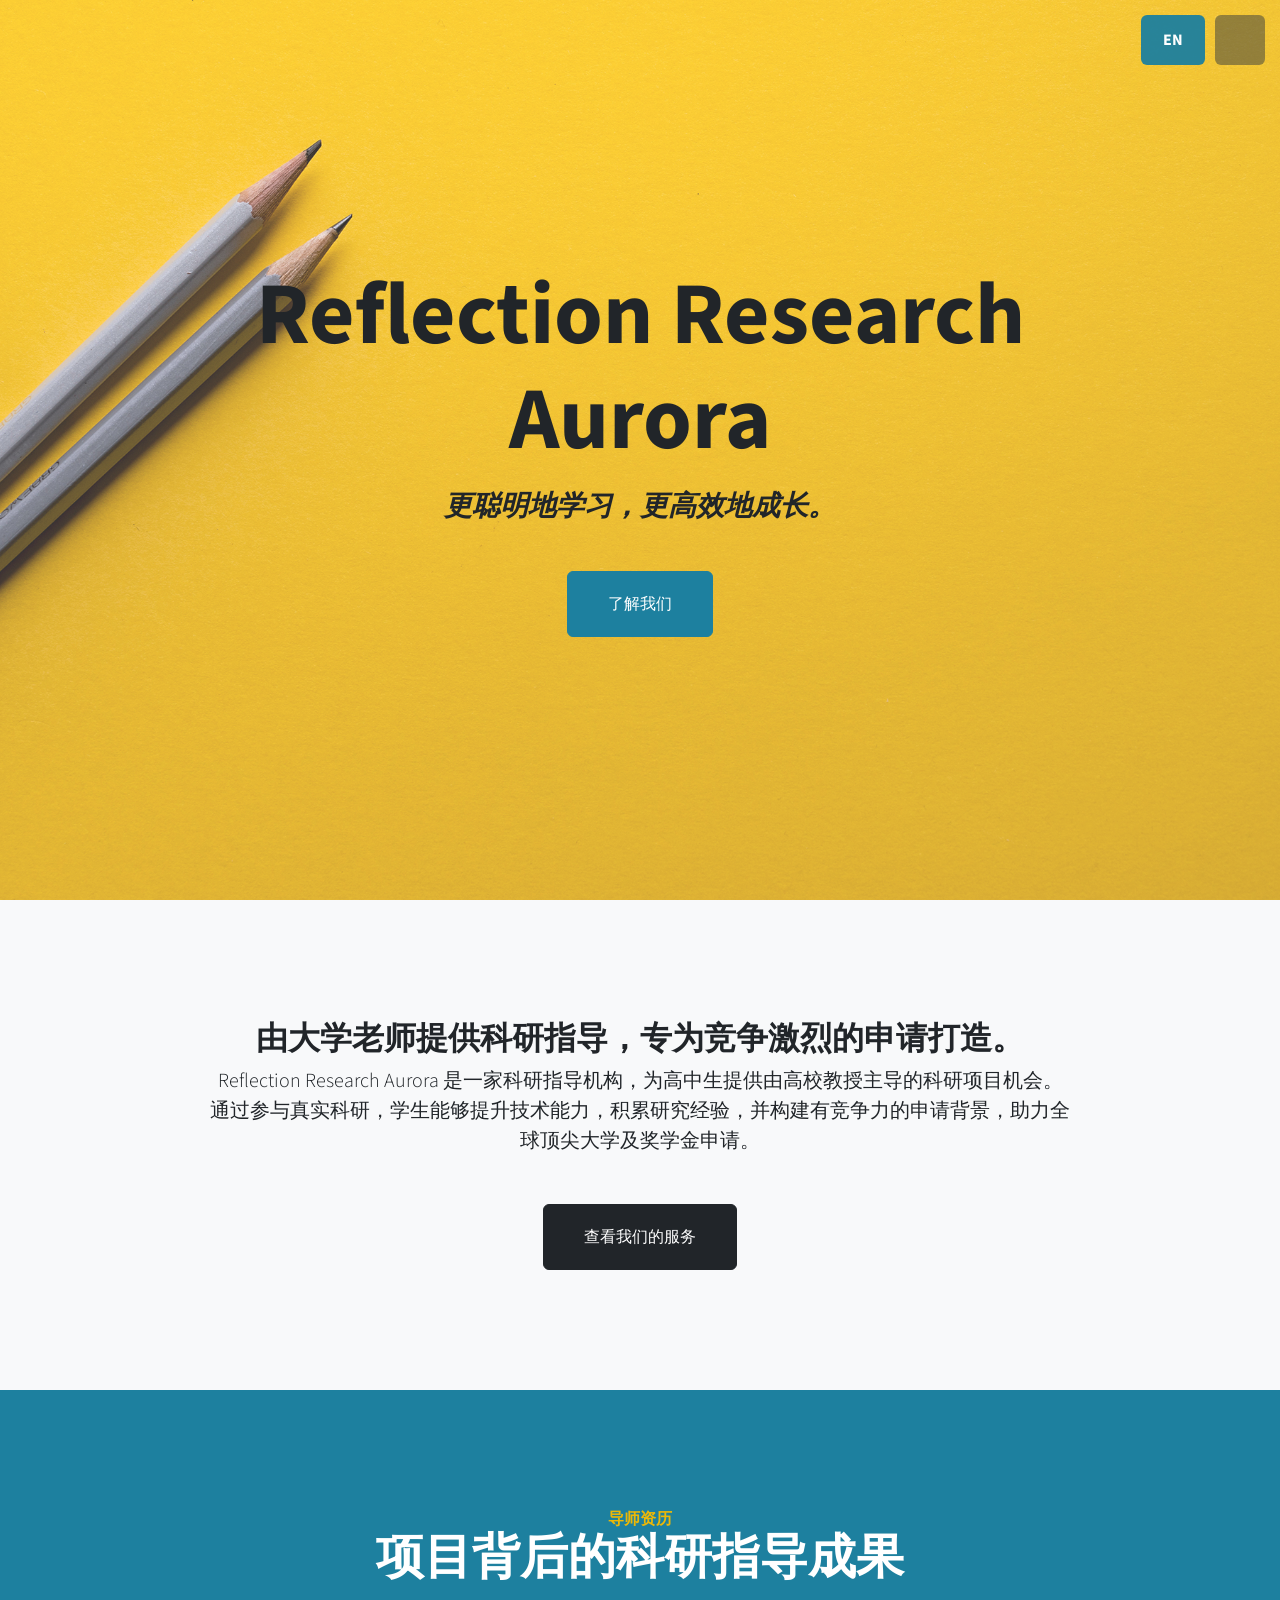
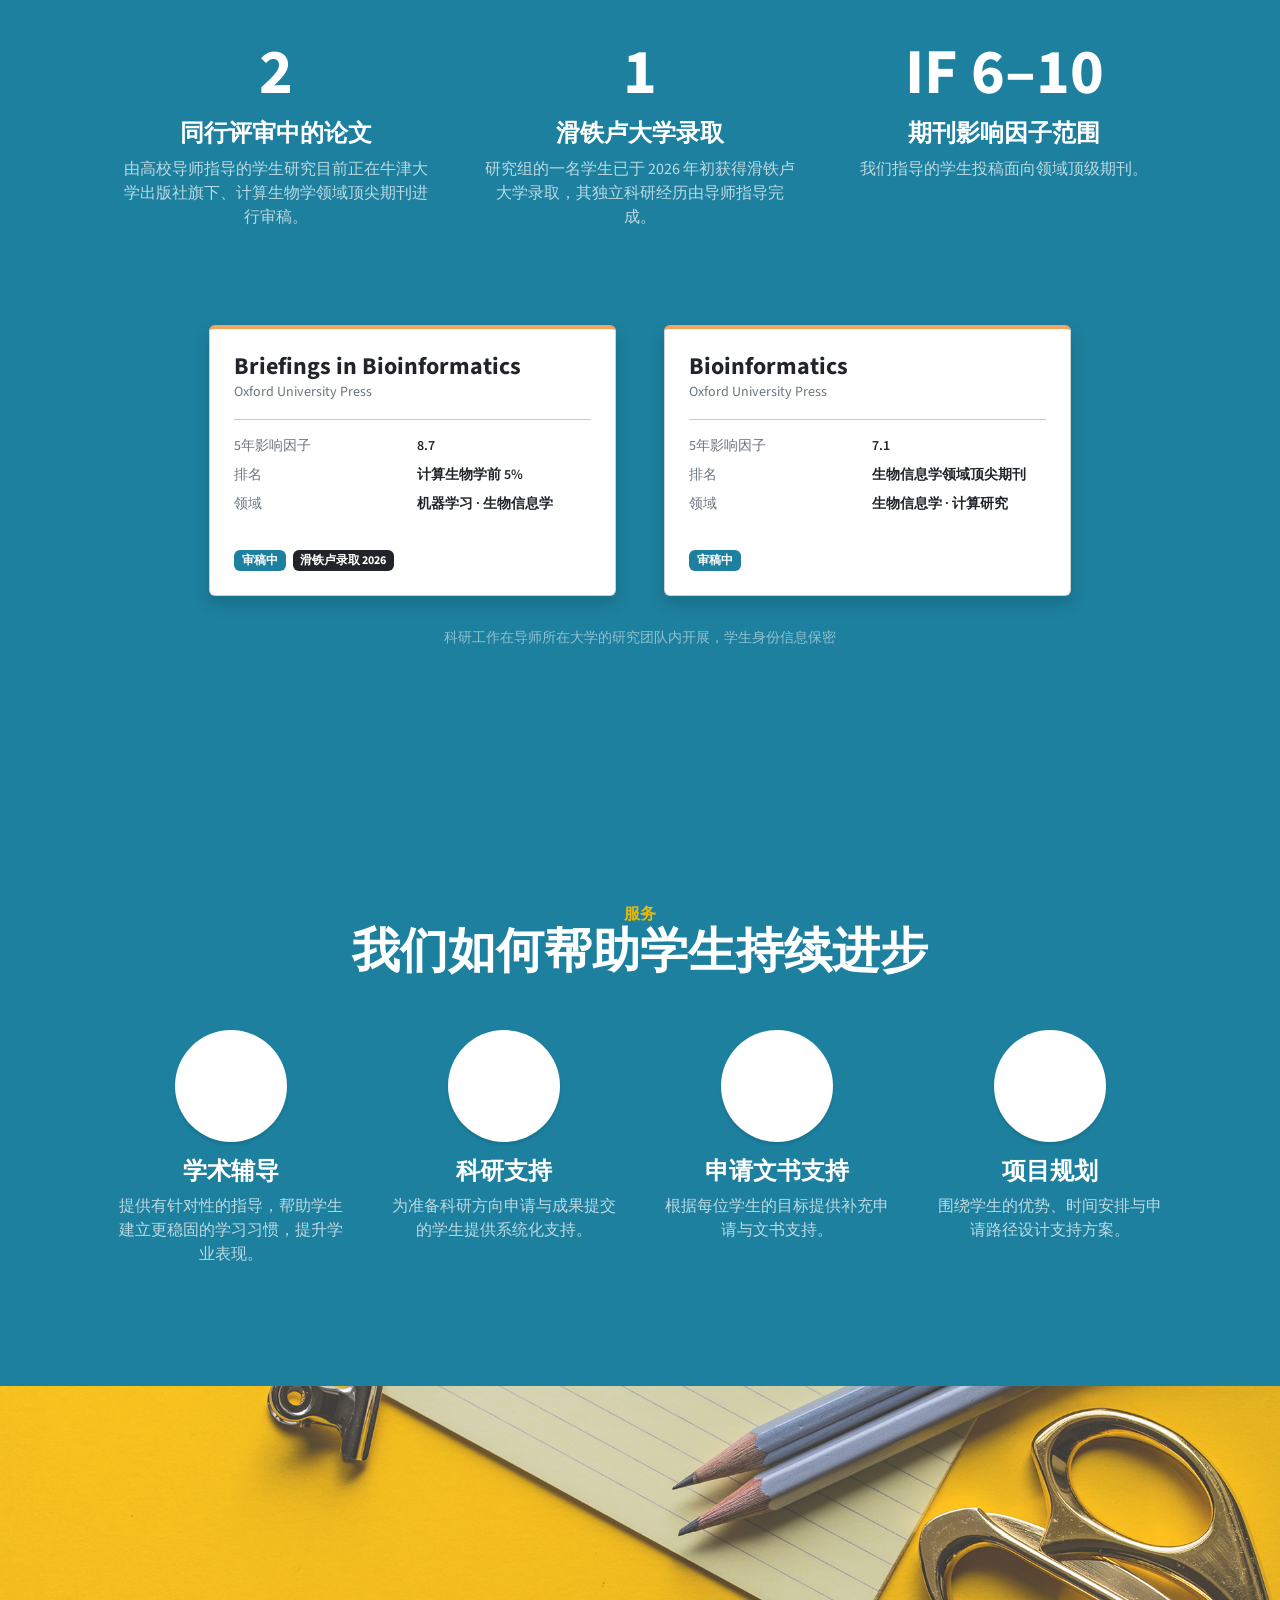
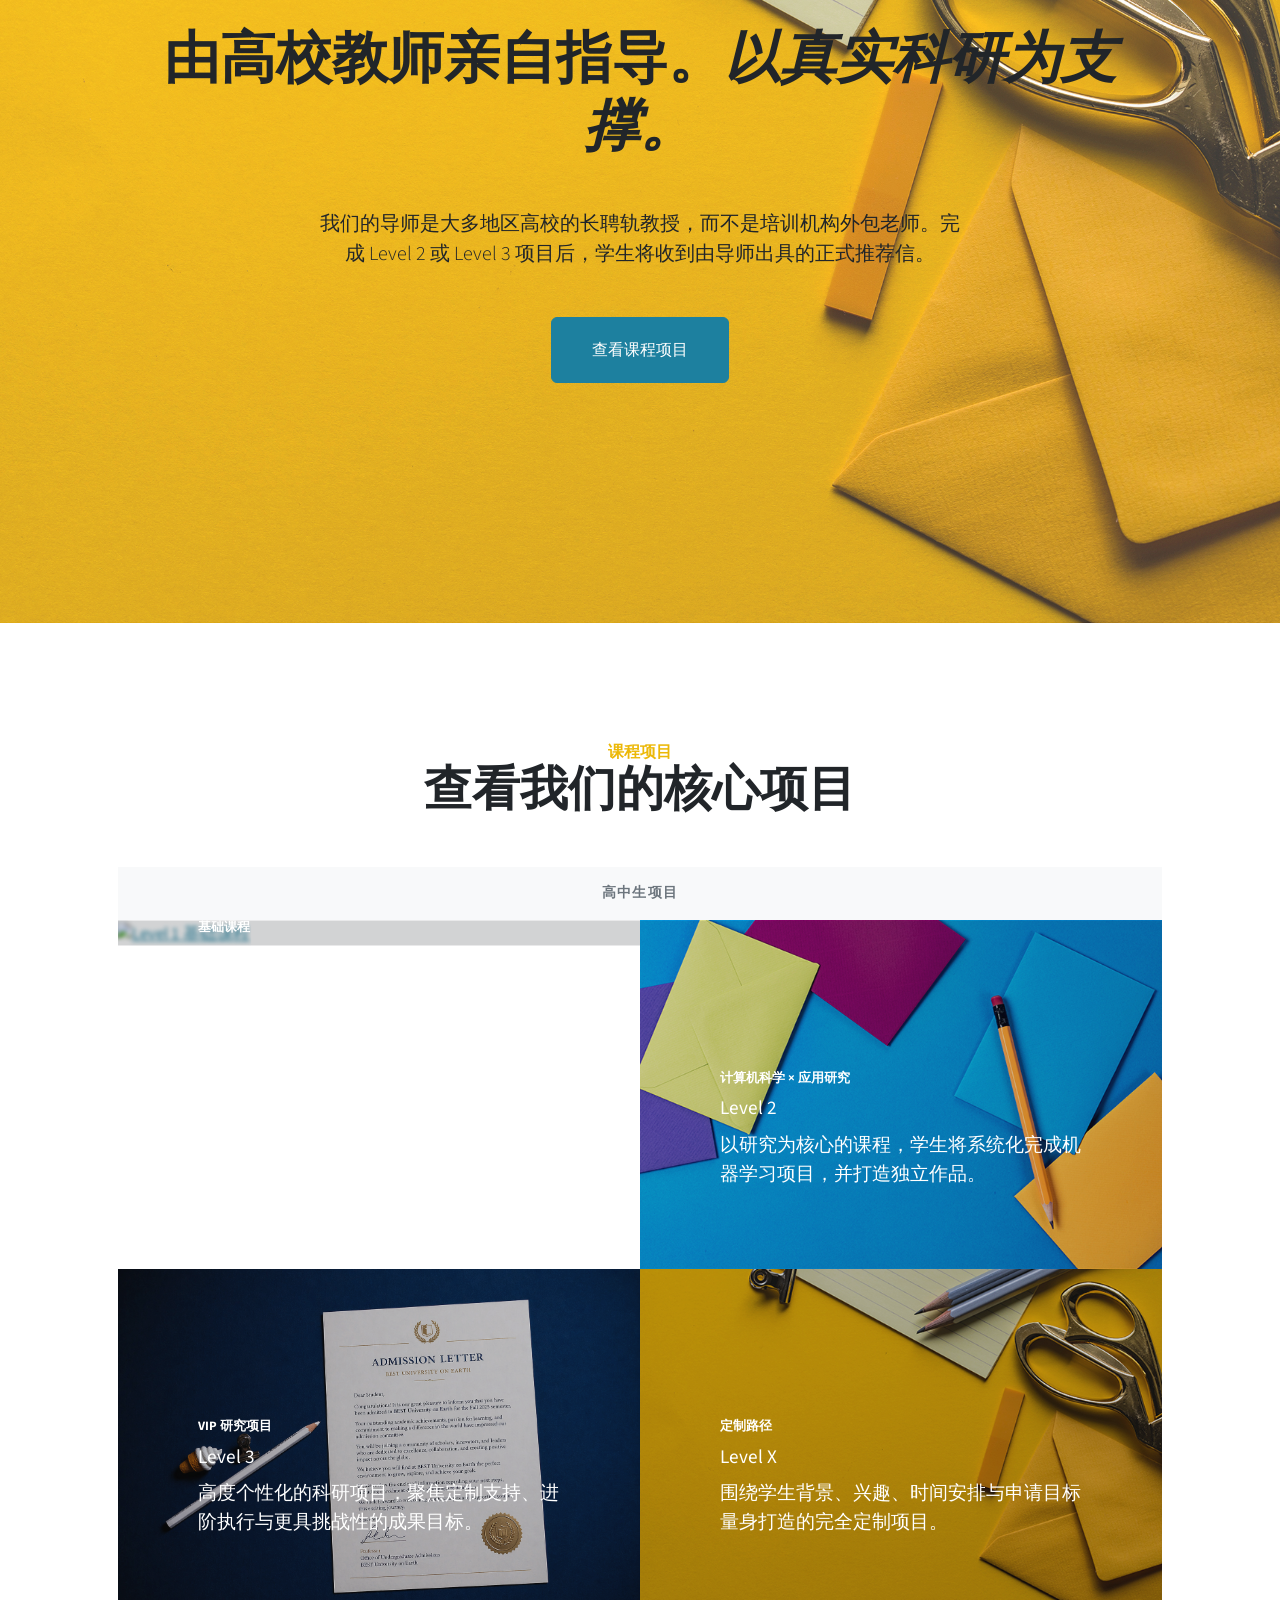
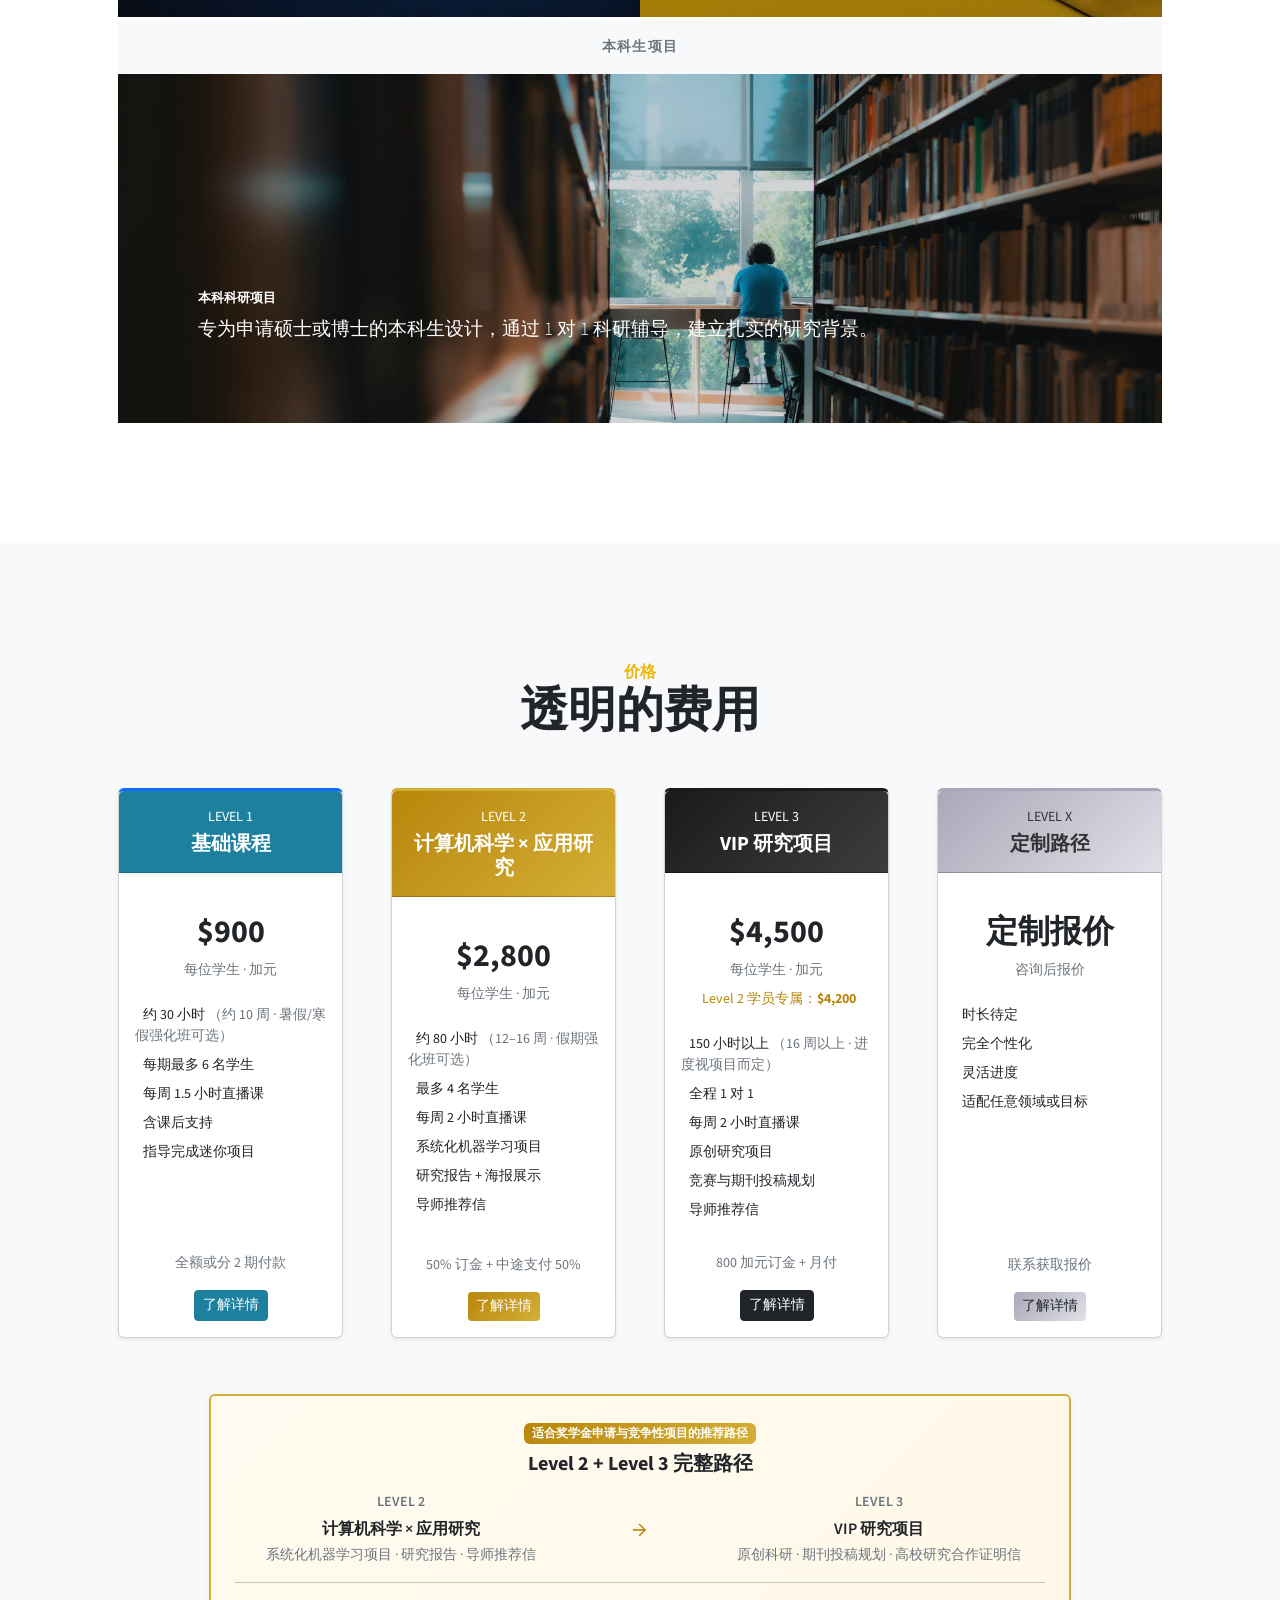
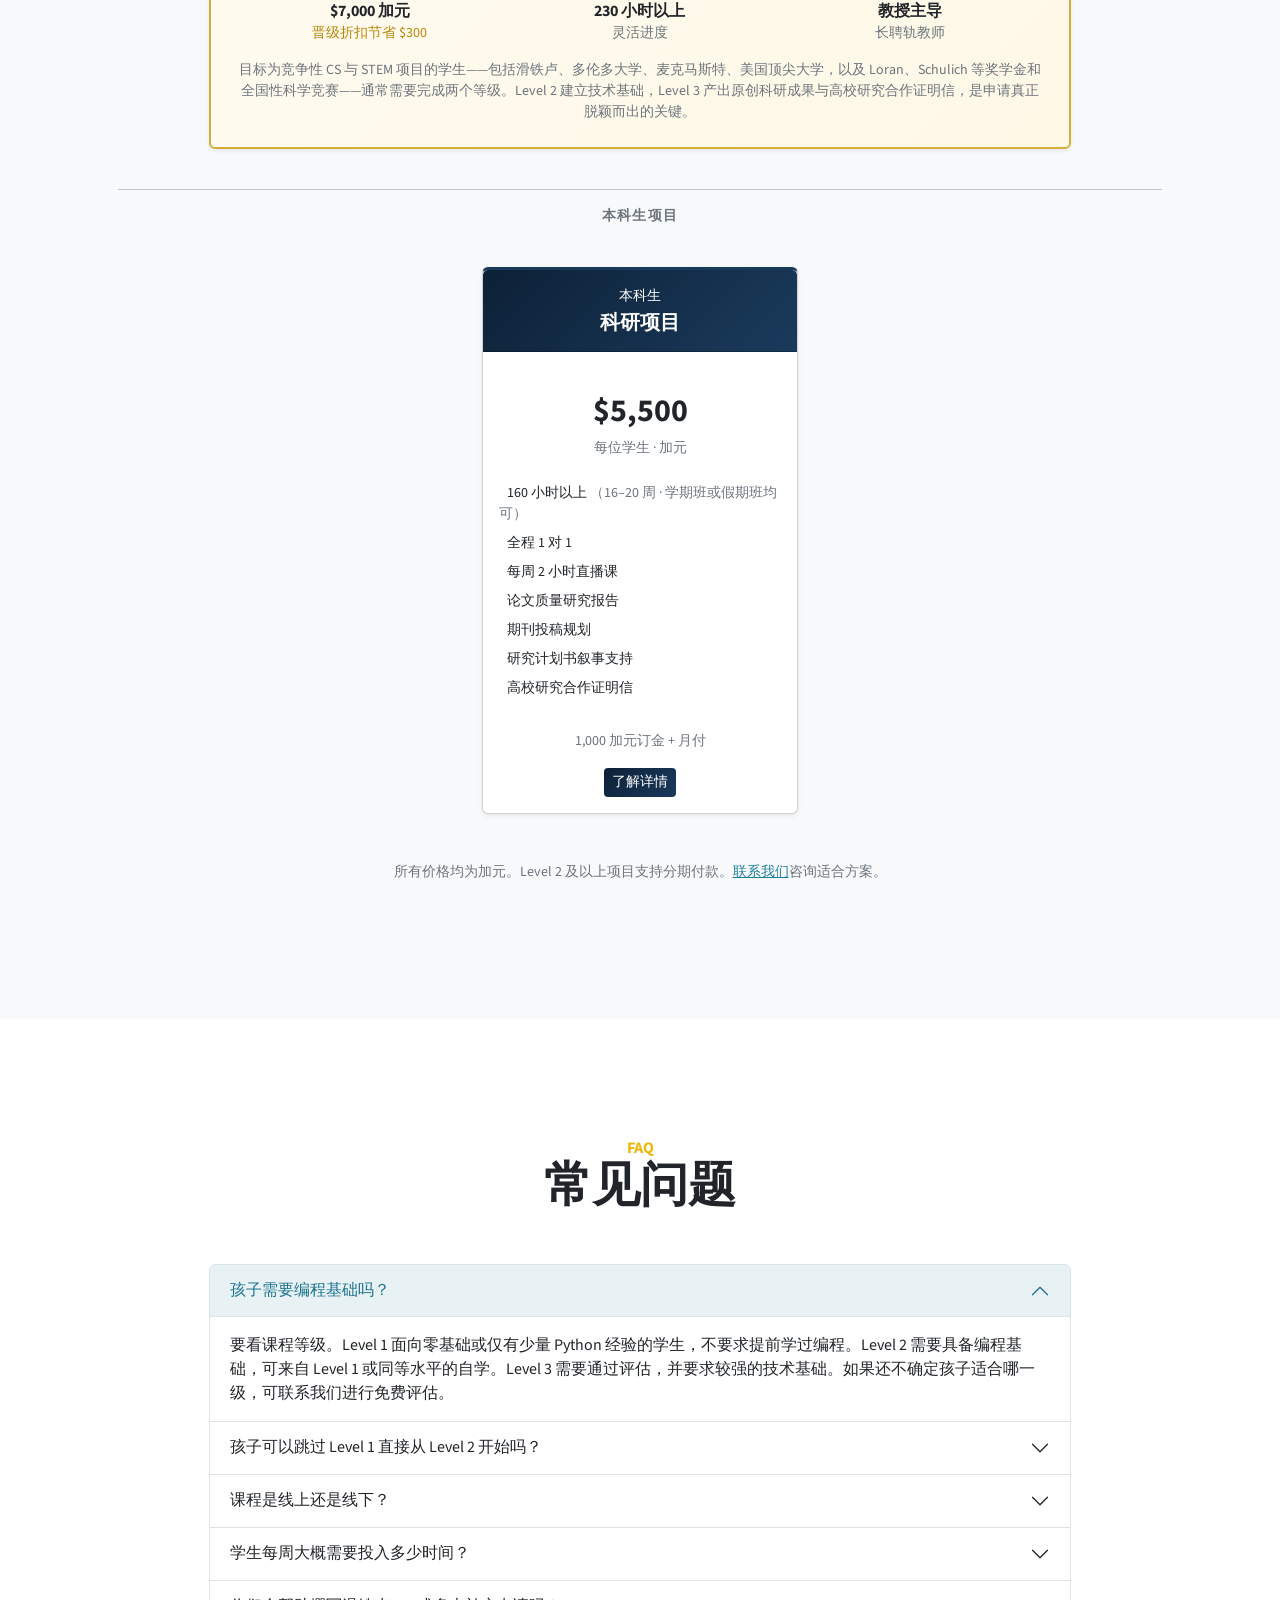
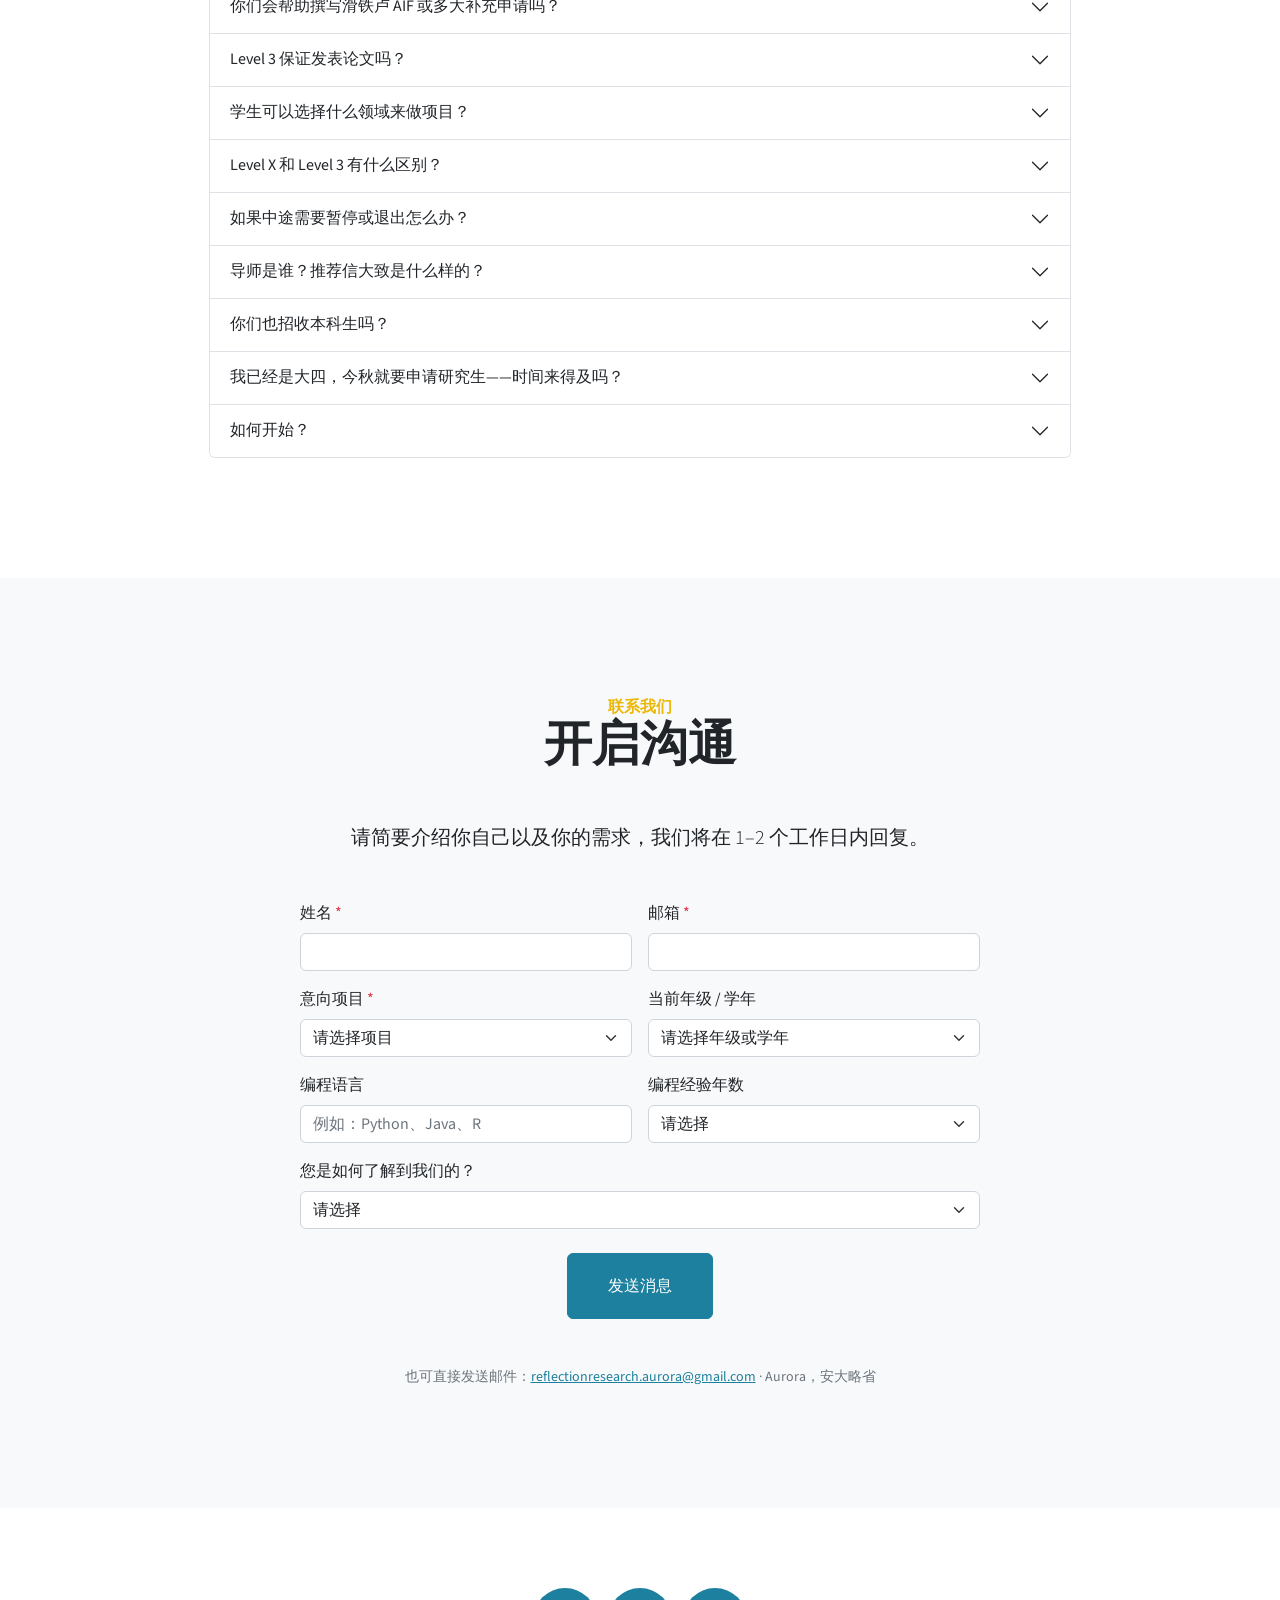
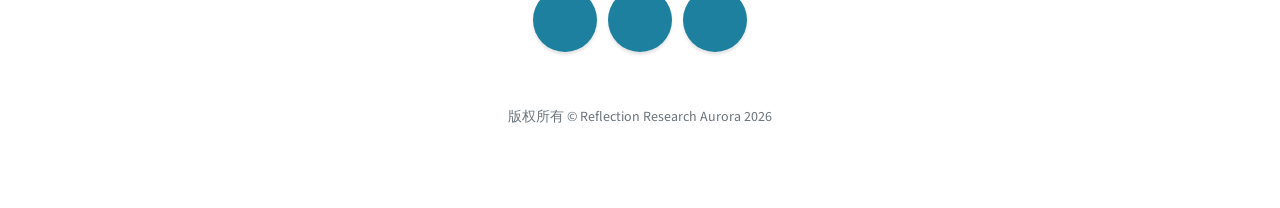
==== commit 82eb1214: "update chinese Co-authored-by: Copilot <copilot@github.com>" ====
--- a/index-zh.html
+++ b/index-zh.html
@@ -38,7 +38,7 @@
             <div class="container px-4 px-lg-5 text-center">
                 <h1 class="mb-3">Reflection Research Aurora</h1>
                 <h3 class="mb-5"><em>更聪明地学习，更高效地成长。</em></h3>
-                <a class="btn btn-primary btn-xl" href="#about">了解我们的支持</a>
+                <a class="btn btn-primary btn-xl" href="#about">了解我们</a>
             </div>
         </header>
         <!-- About-->
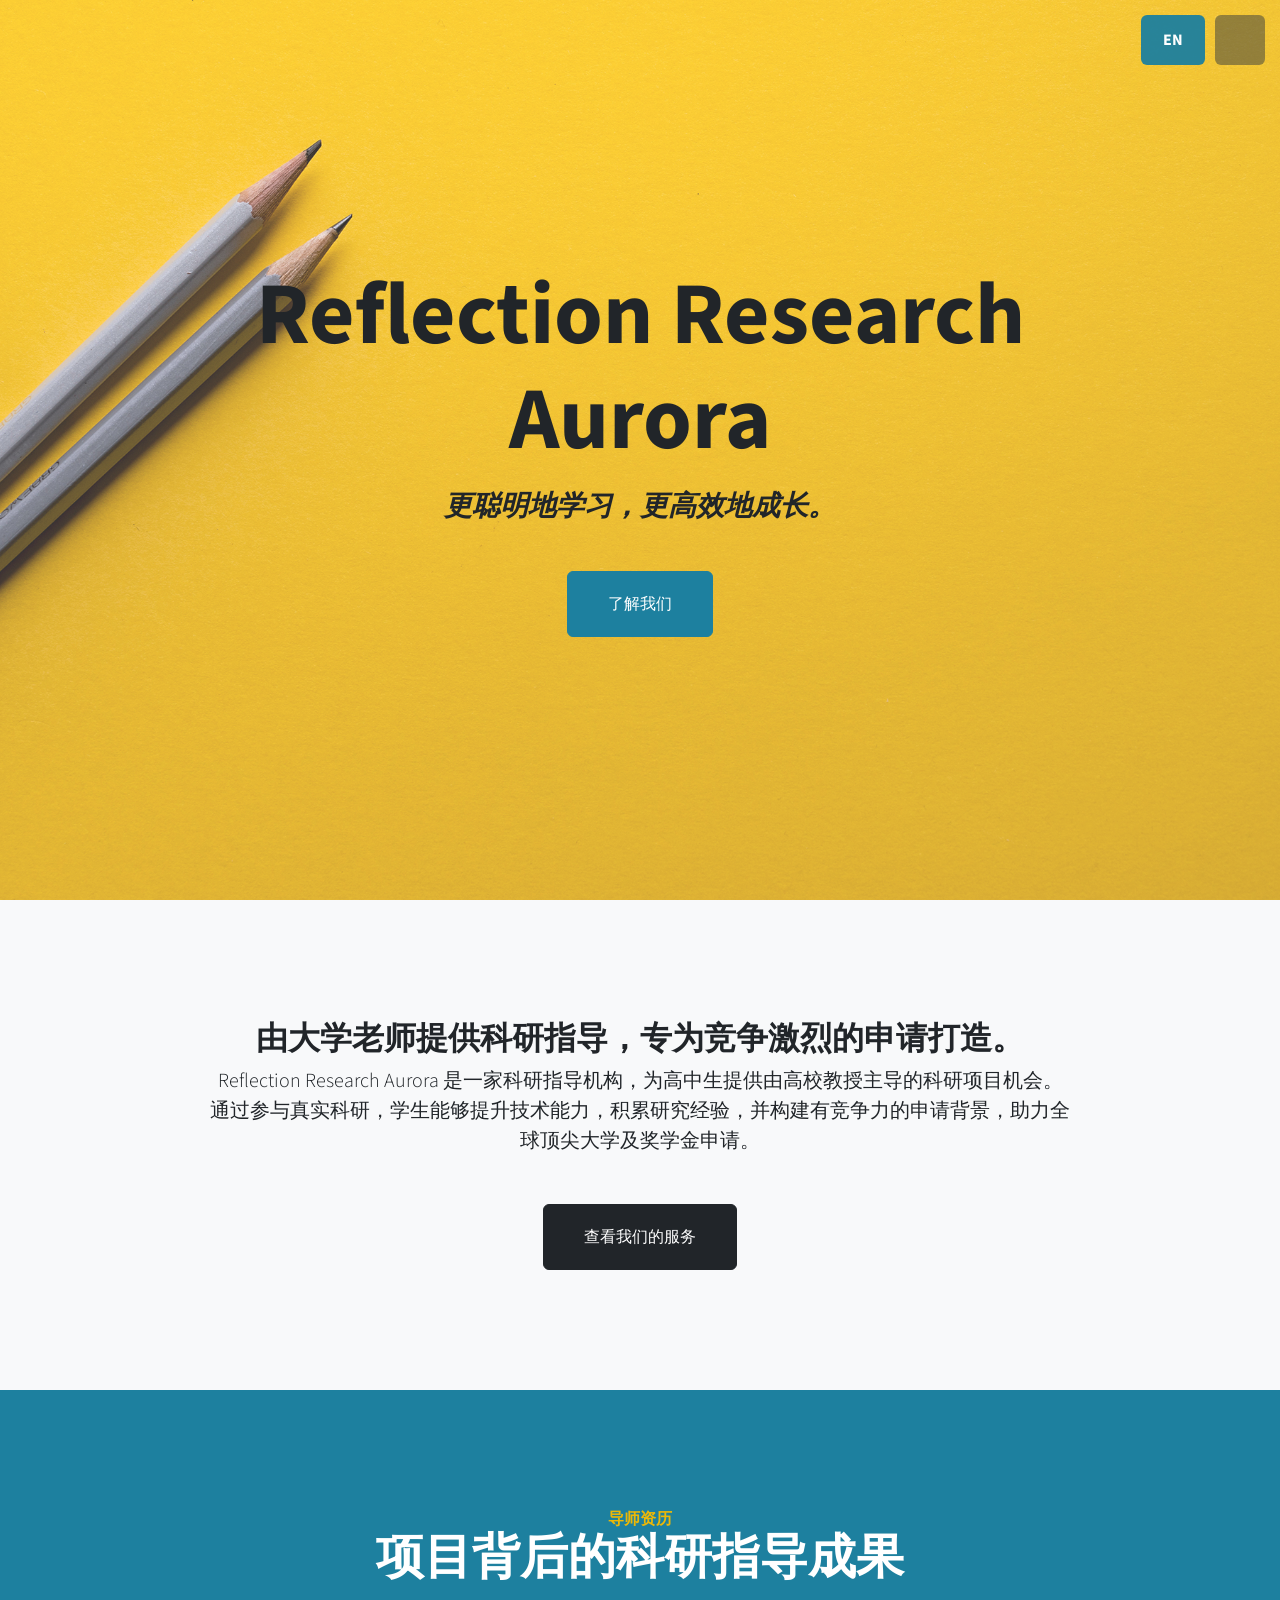
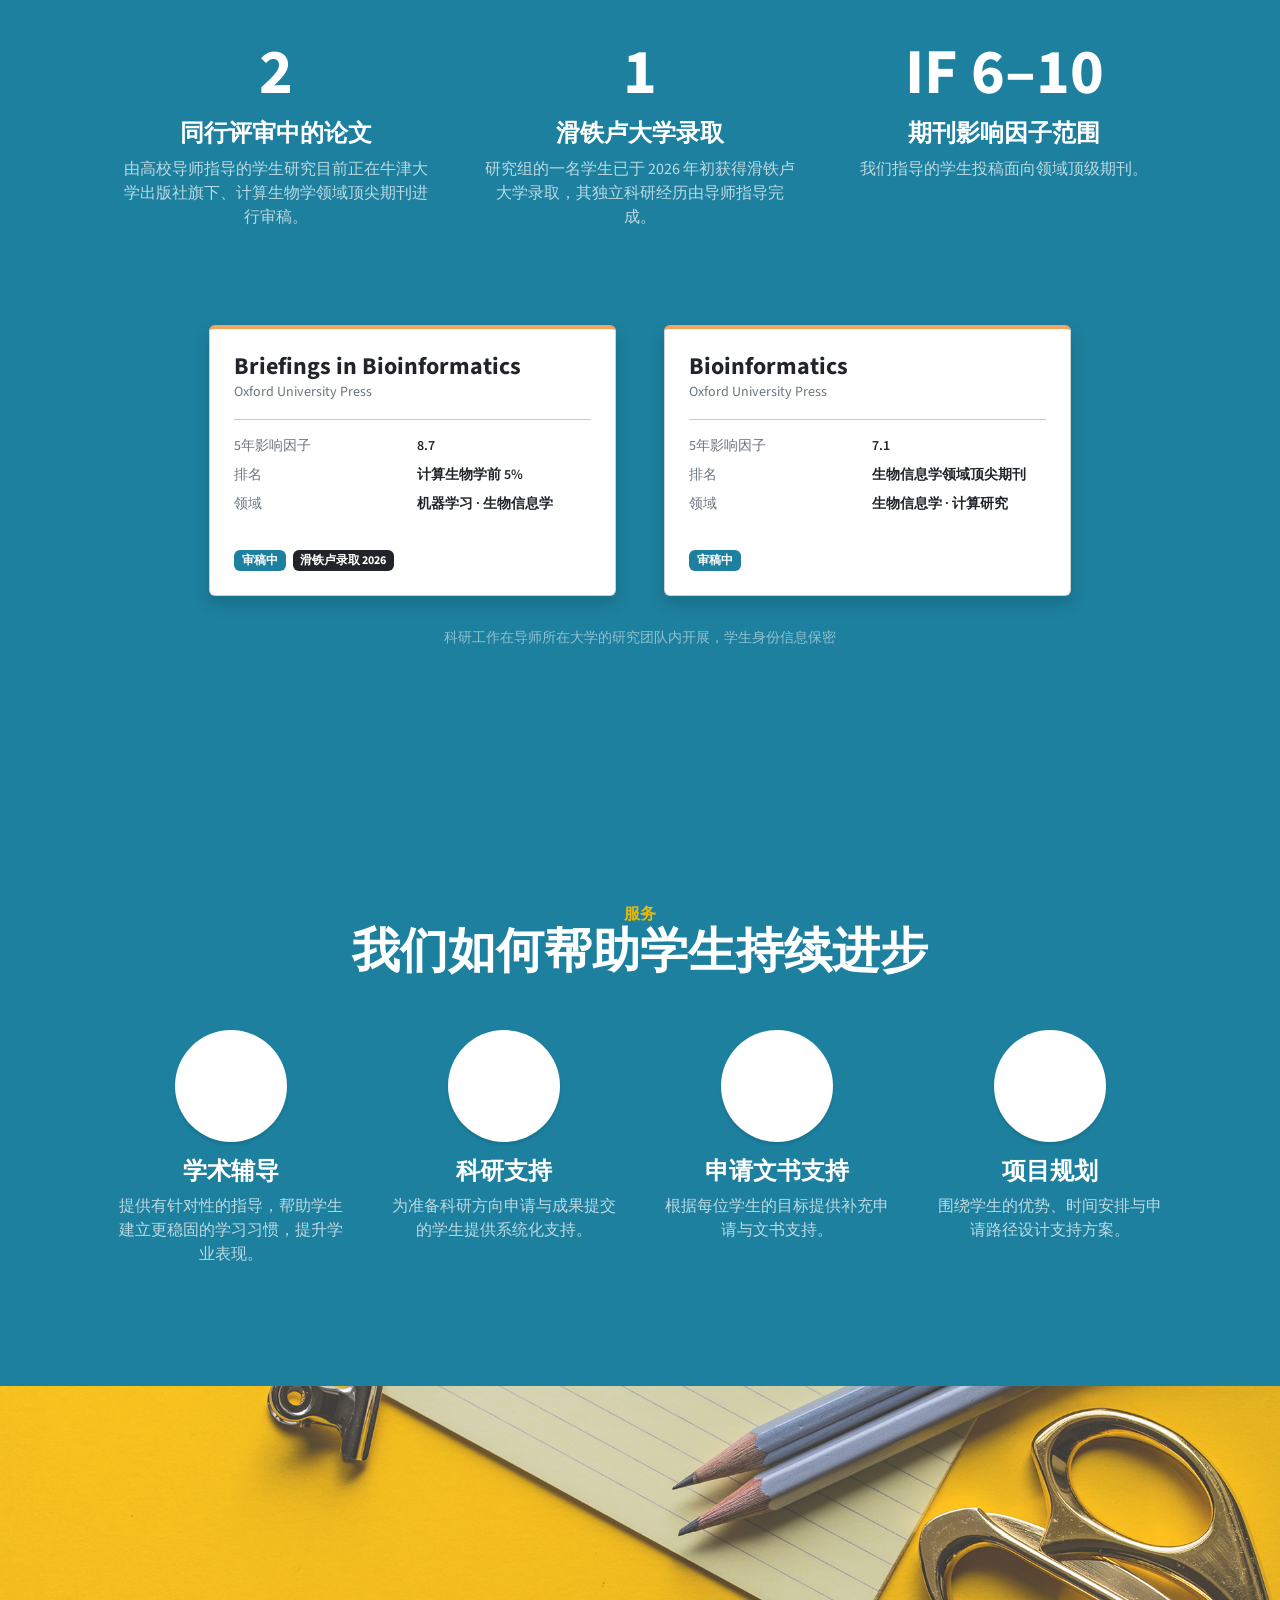
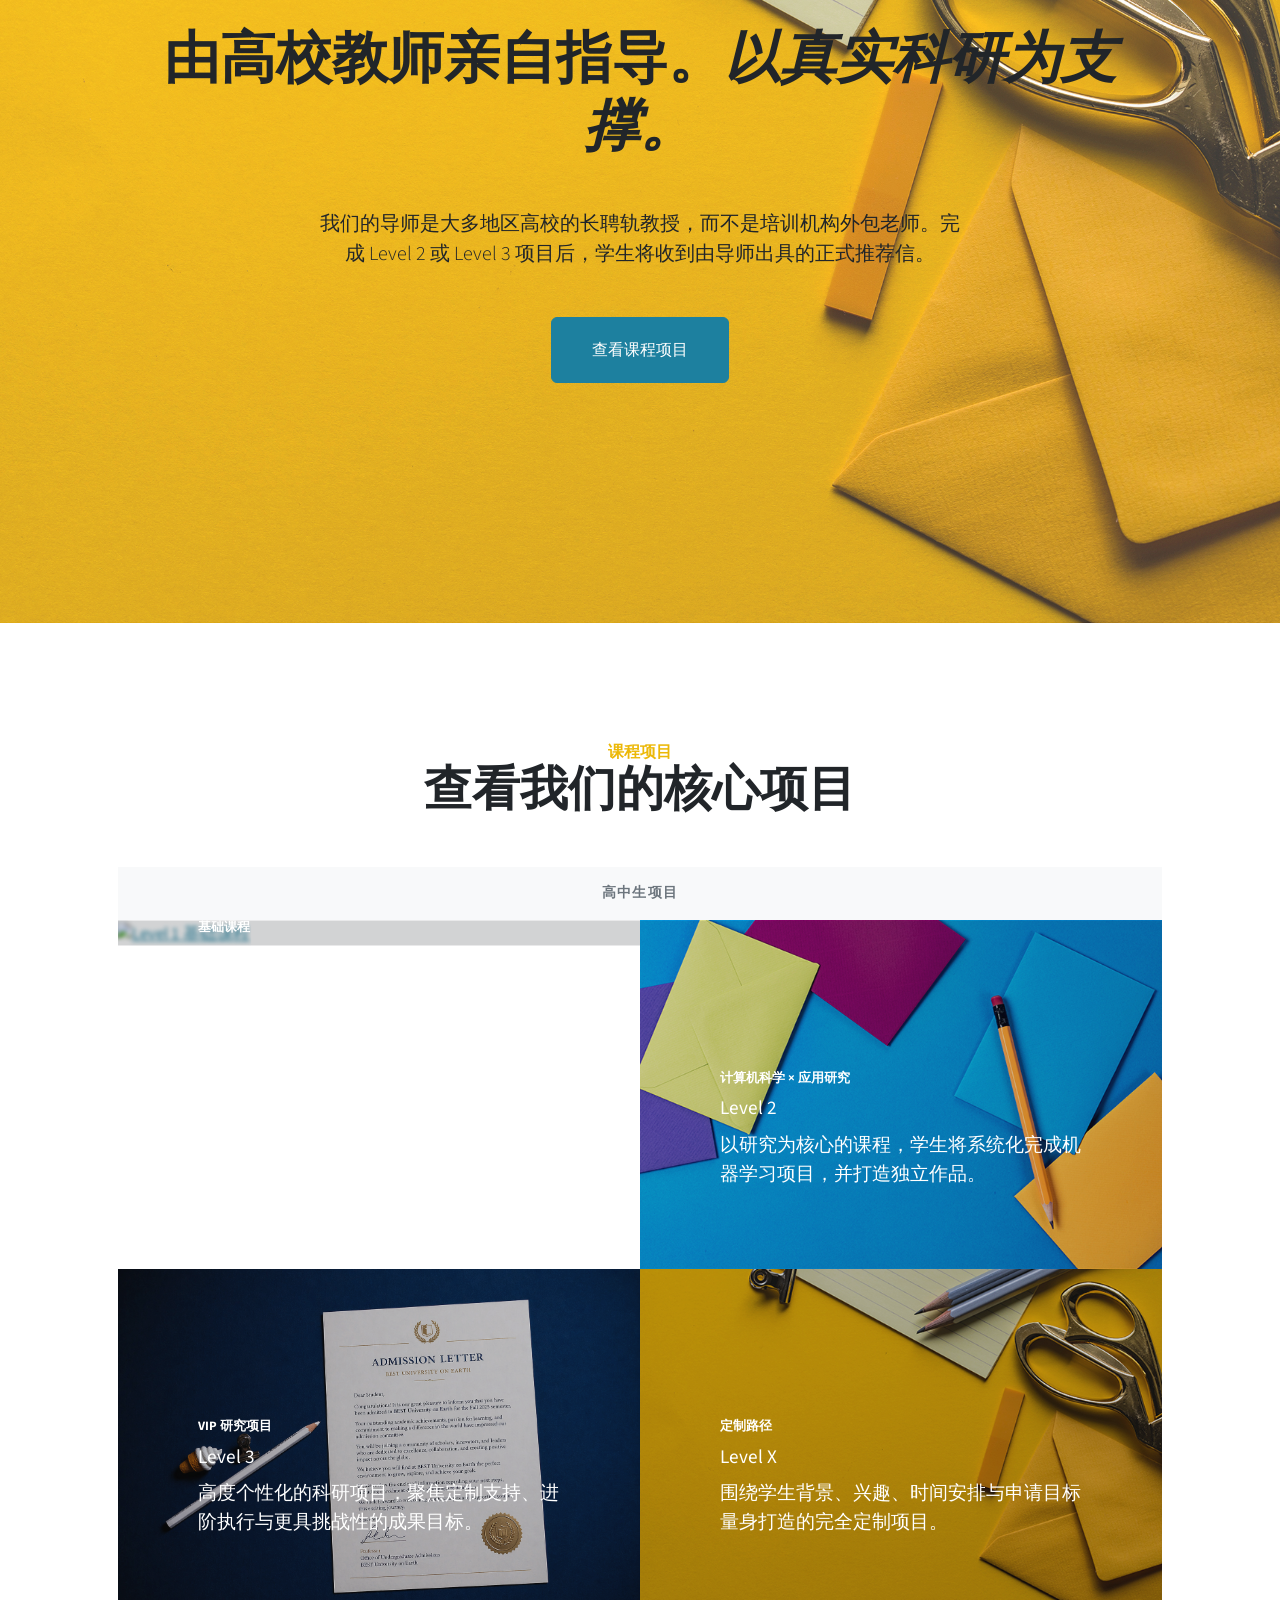
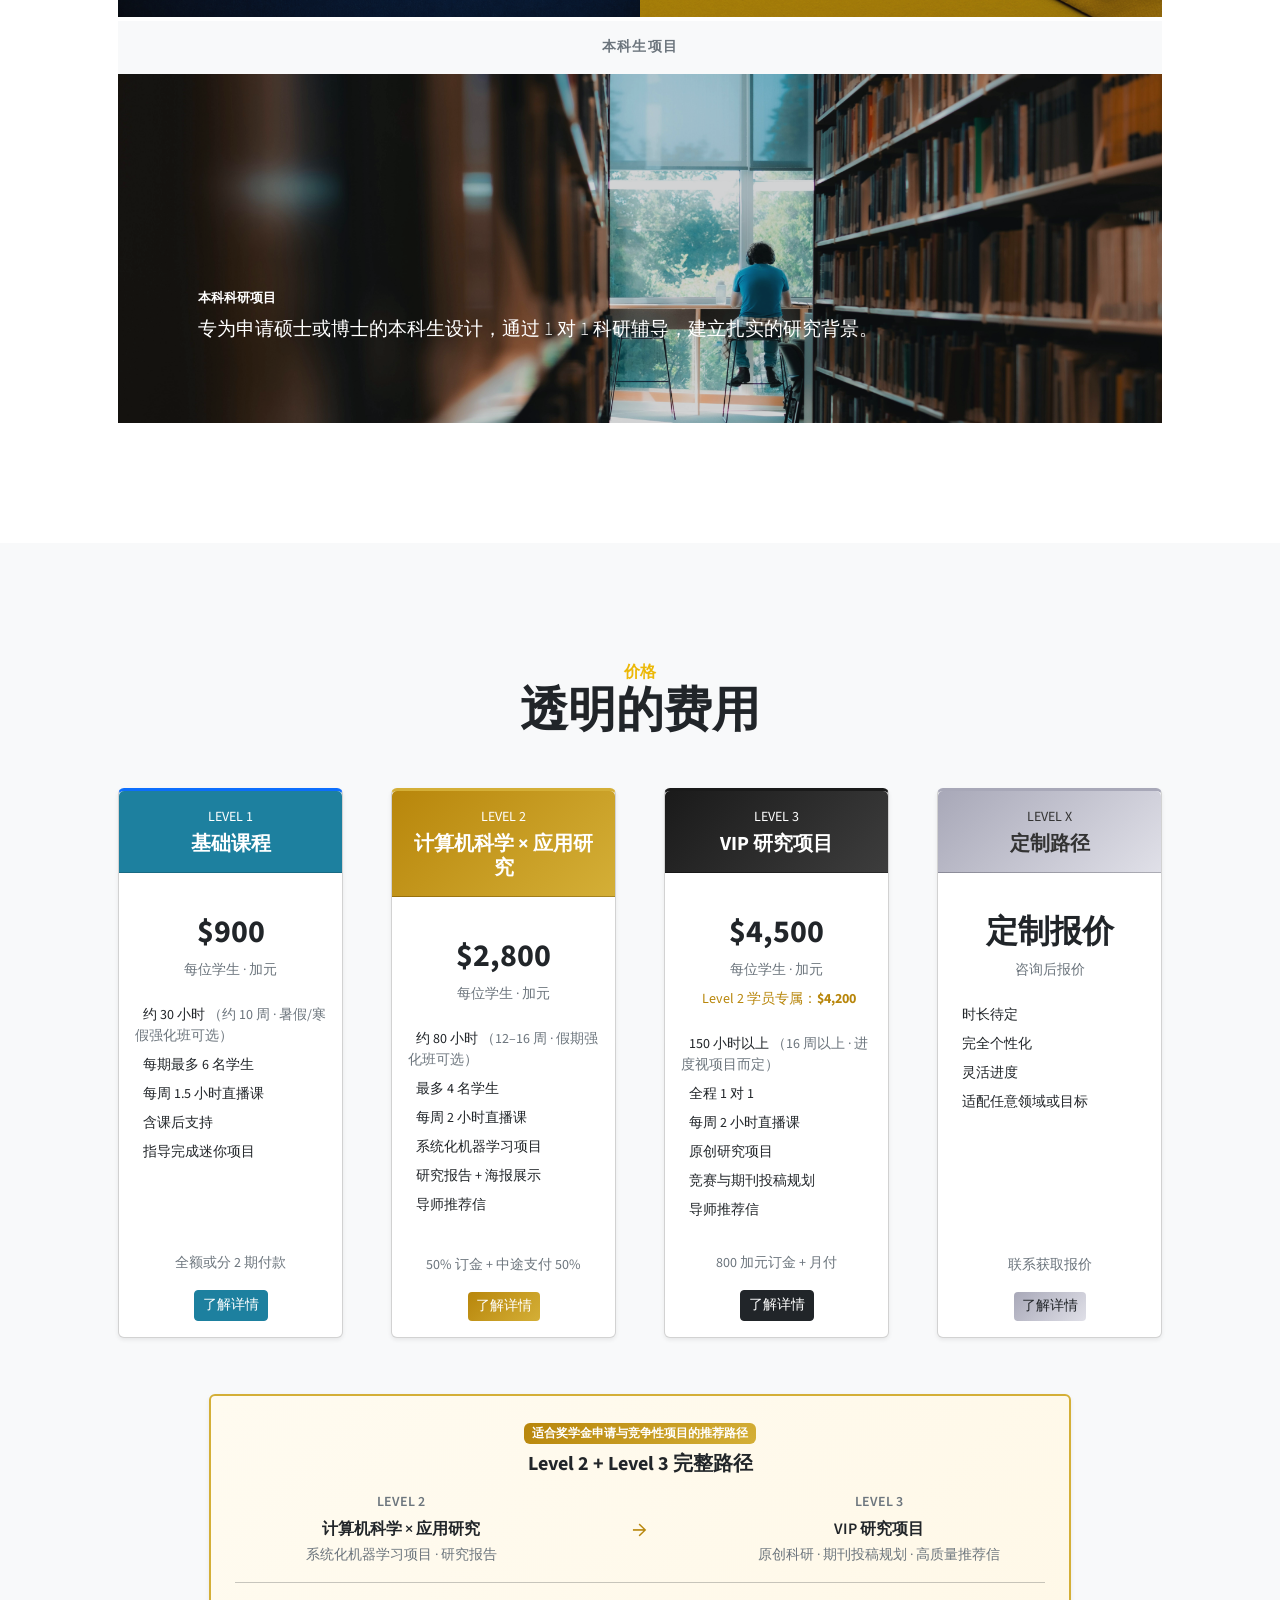
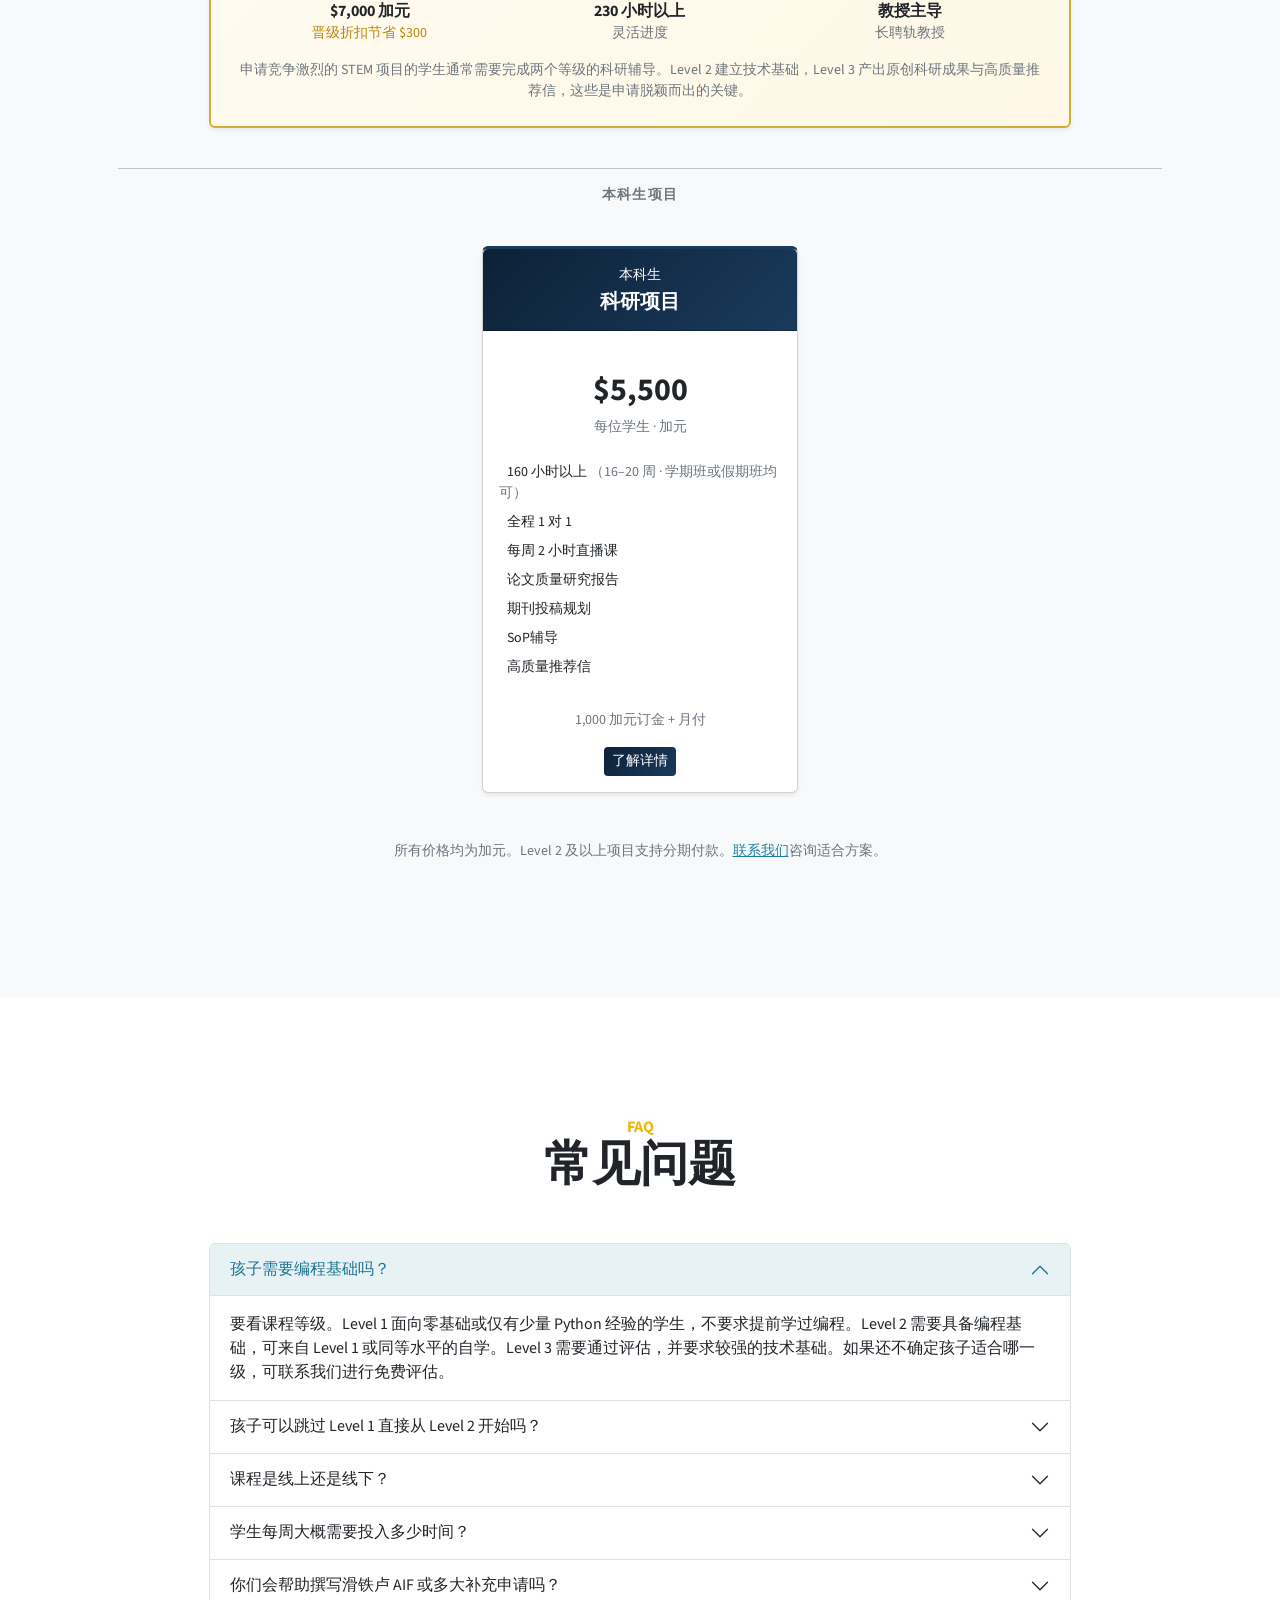
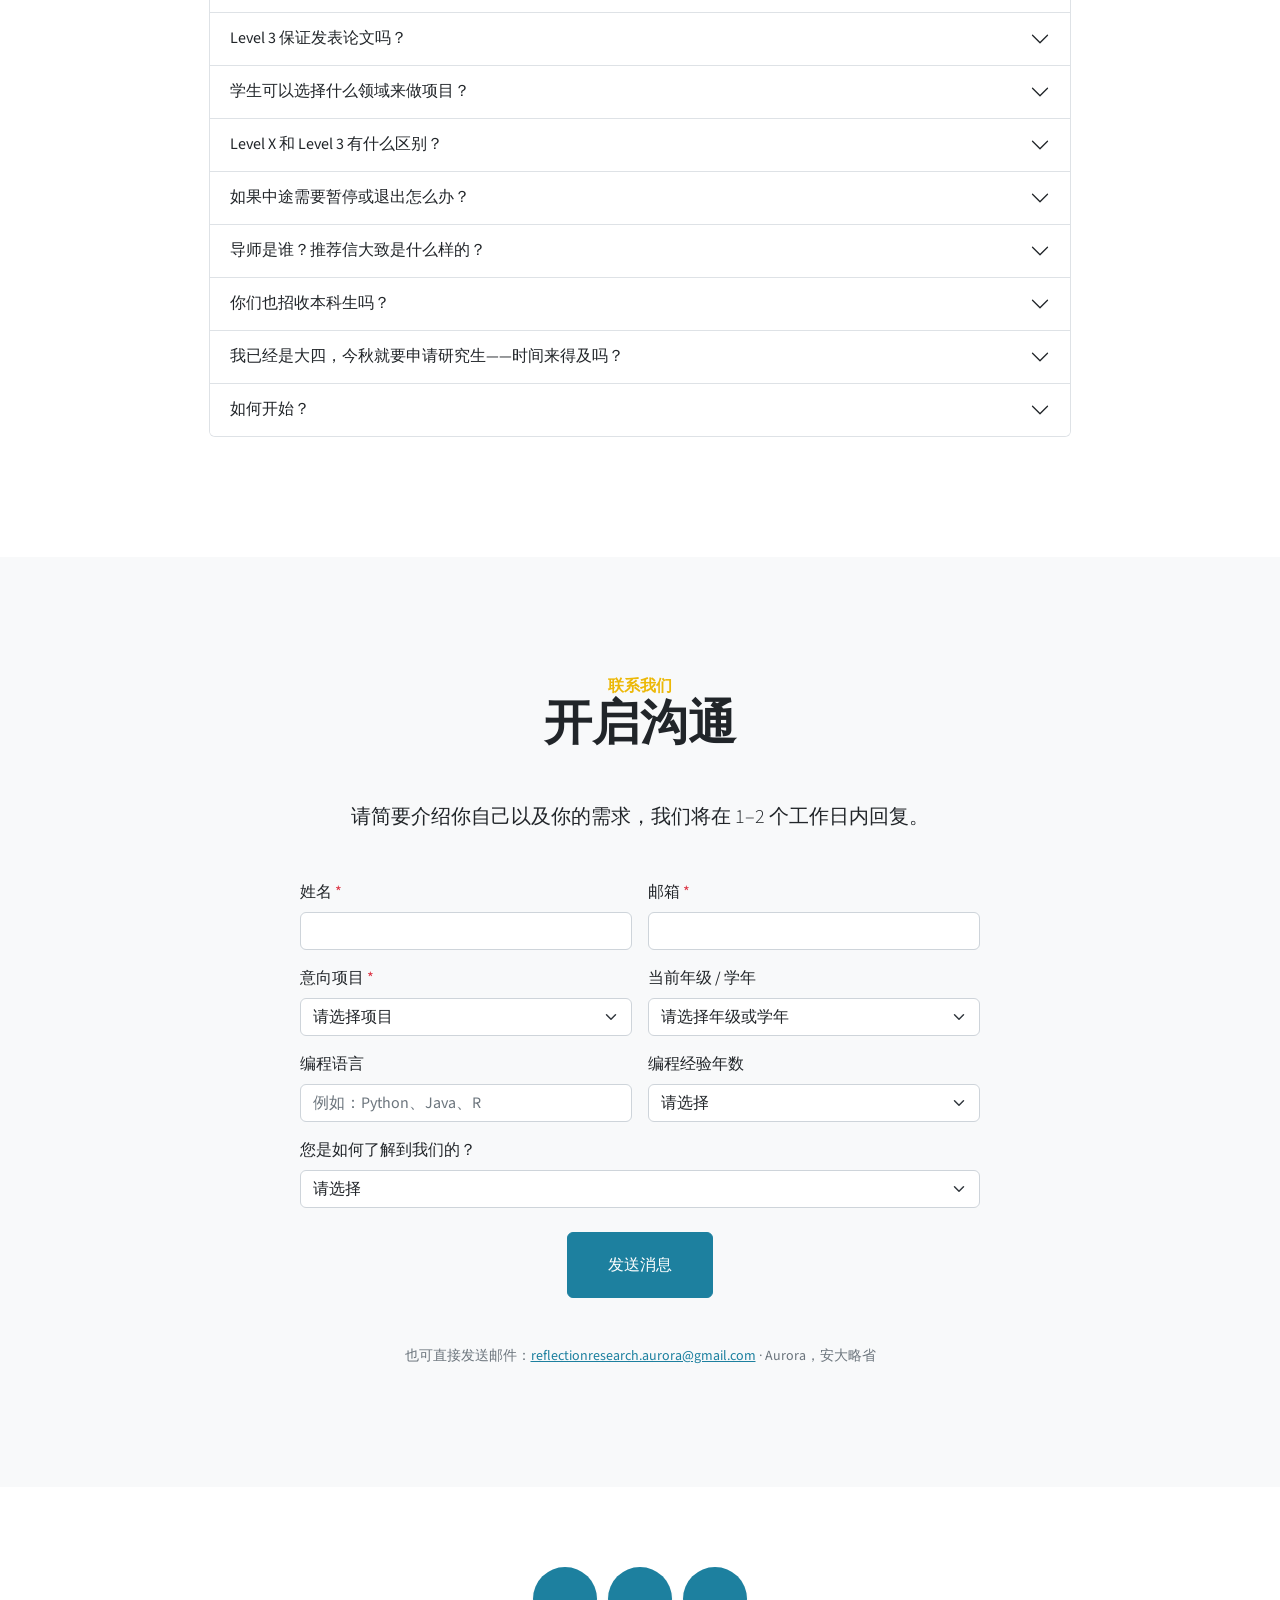
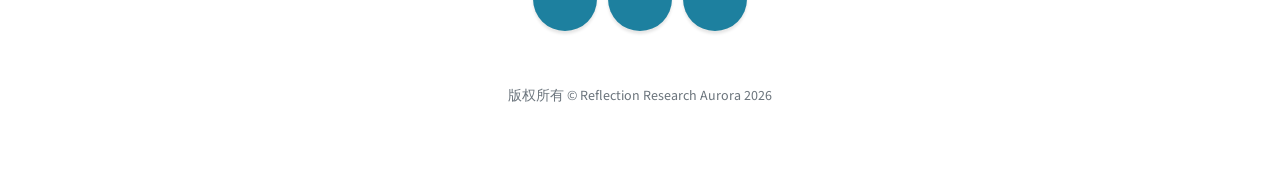
==== commit f7274f4c: "update main page" ====
--- a/index-zh.html
+++ b/index-zh.html
@@ -365,7 +365,7 @@
                                     <div class="col-md-5">
                                         <p class="text-uppercase small text-muted fw-semibold mb-1">Level 2</p>
                                         <p class="fw-semibold mb-1">计算机科学 &times; 应用研究</p>
-                                        <p class="small text-muted mb-0">系统化机器学习项目 · 研究报告 · 导师推荐信</p>
+                                        <p class="small text-muted mb-0">系统化机器学习项目 · 研究报告</p>
                                     </div>
                                     <div class="col-md-2 text-center py-2">
                                         <span style="font-size: 1.5rem; color: #B8860B;">&#8594;</span>
@@ -373,7 +373,7 @@
                                     <div class="col-md-5">
                                         <p class="text-uppercase small text-muted fw-semibold mb-1">Level 3</p>
                                         <p class="fw-semibold mb-1">VIP 研究项目</p>
-                                        <p class="small text-muted mb-0">原创科研 · 期刊投稿规划 · 高校研究合作证明信</p>
+                                        <p class="small text-muted mb-0">原创科研 · 期刊投稿规划 · 高质量推荐信</p>
                                     </div>
                                 </div>
                                 <hr class="my-3">
@@ -388,10 +388,10 @@
                                     </div>
                                     <div class="col-4">
                                         <p class="fw-bold mb-0">教授主导</p>
-                                        <p class="small text-muted mb-0">长聘轨教师</p>
-                                    </div>
-                                </div>
-                                <p class="text-center text-muted small mb-0">目标为竞争性 CS 与 STEM 项目的学生——包括滑铁卢、多伦多大学、麦克马斯特、美国顶尖大学，以及 Loran、Schulich 等奖学金和全国性科学竞赛——通常需要完成两个等级。Level 2 建立技术基础，Level 3 产出原创科研成果与高校研究合作证明信，是申请真正脱颖而出的关键。</p>
+                                        <p class="small text-muted mb-0">长聘轨教授</p>
+                                    </div>
+                                </div>
+                                <p class="text-center text-muted small mb-0">申请竞争激烈的 STEM 项目的学生通常需要完成两个等级的科研辅导。Level 2 建立技术基础，Level 3 产出原创科研成果与高质量推荐信，这些是申请脱颖而出的关键。</p>
                             </div>
                         </div>
                     </div>
@@ -420,8 +420,8 @@
                                     <li class="mb-2"><i class="fas fa-check text-success me-2"></i>每周 2 小时直播课</li>
                                     <li class="mb-2"><i class="fas fa-check text-success me-2"></i>论文质量研究报告</li>
                                     <li class="mb-2"><i class="fas fa-check text-success me-2"></i>期刊投稿规划</li>
-                                    <li class="mb-2"><i class="fas fa-check text-success me-2"></i>研究计划书叙事支持</li>
-                                    <li class="mb-2"><i class="fas fa-check text-success me-2"></i>高校研究合作证明信</li>
+                                    <li class="mb-2"><i class="fas fa-check text-success me-2"></i>SoP辅导</li>
+                                    <li class="mb-2"><i class="fas fa-check text-success me-2"></i>高质量推荐信</li>
                                 </ul>
                                 <div class="mt-auto">
                                     <p class="text-muted small mb-3">1,000 加元订金 + 月付</p>
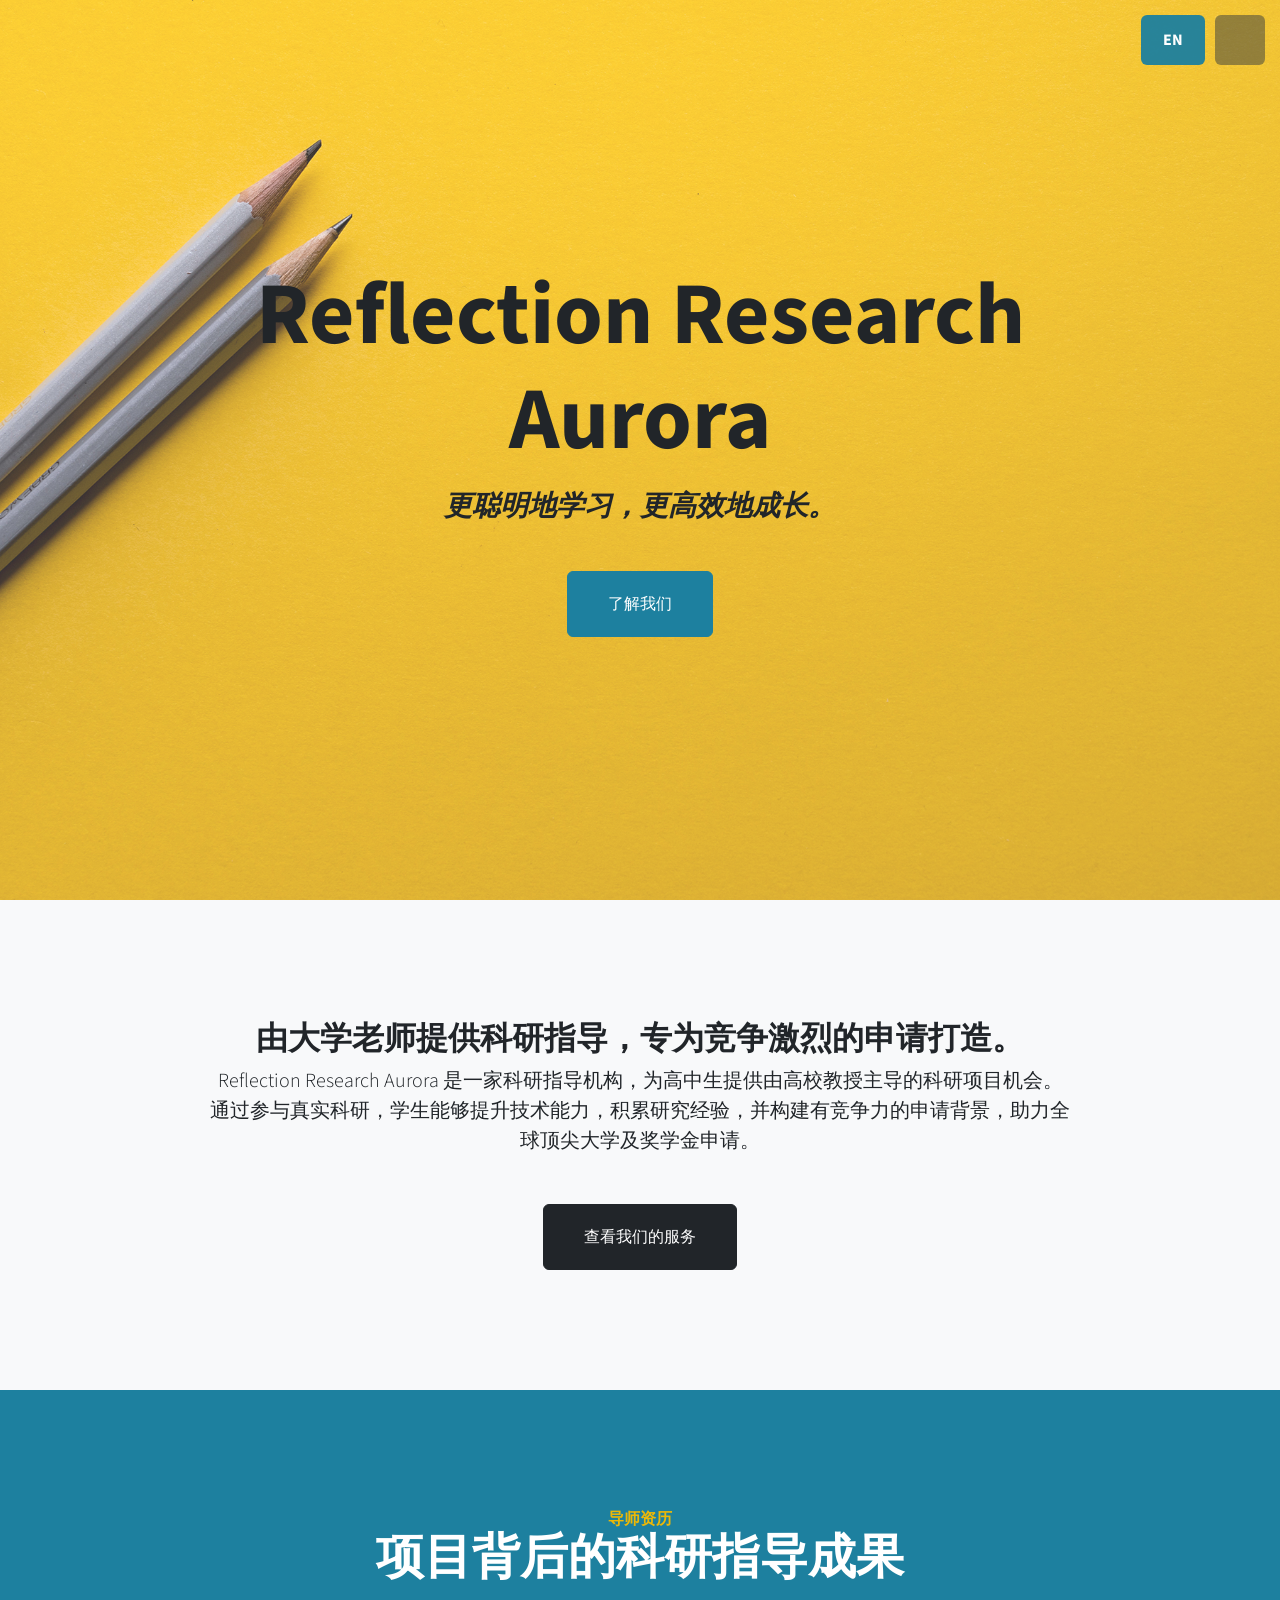
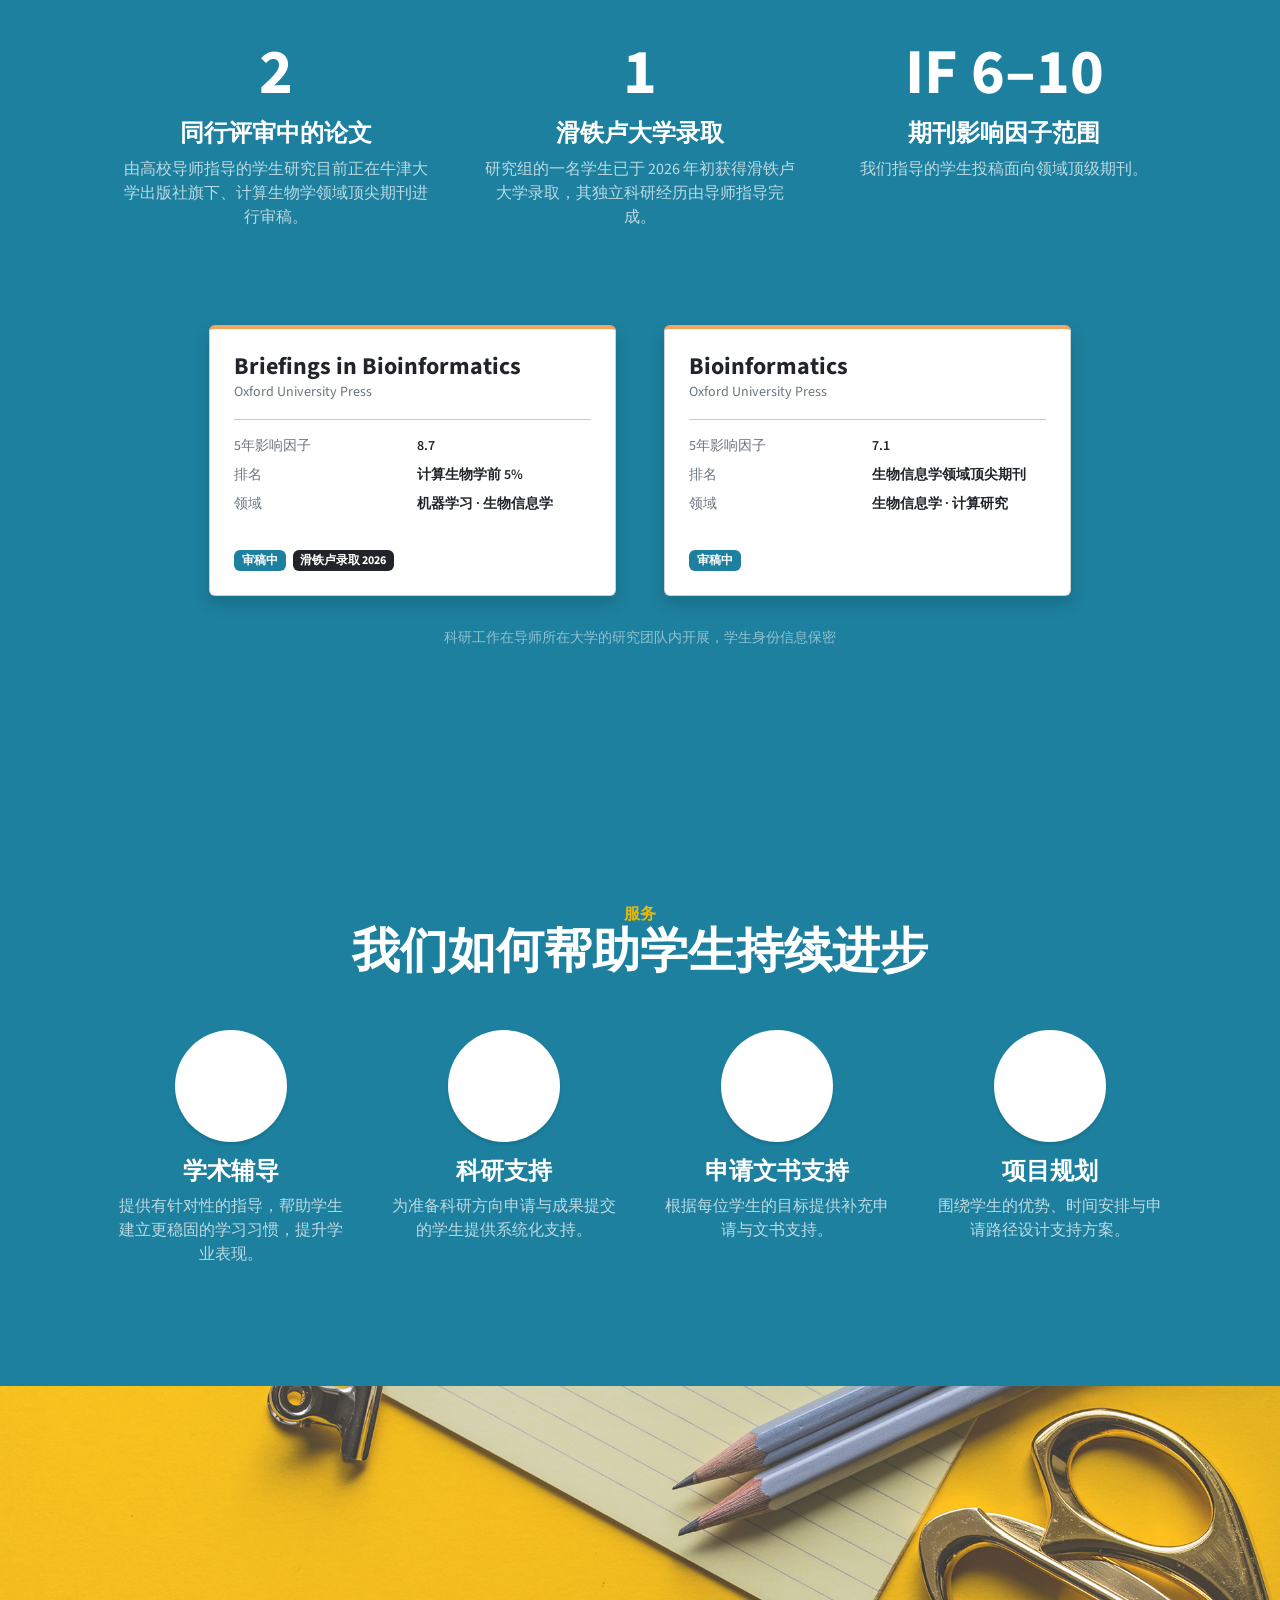
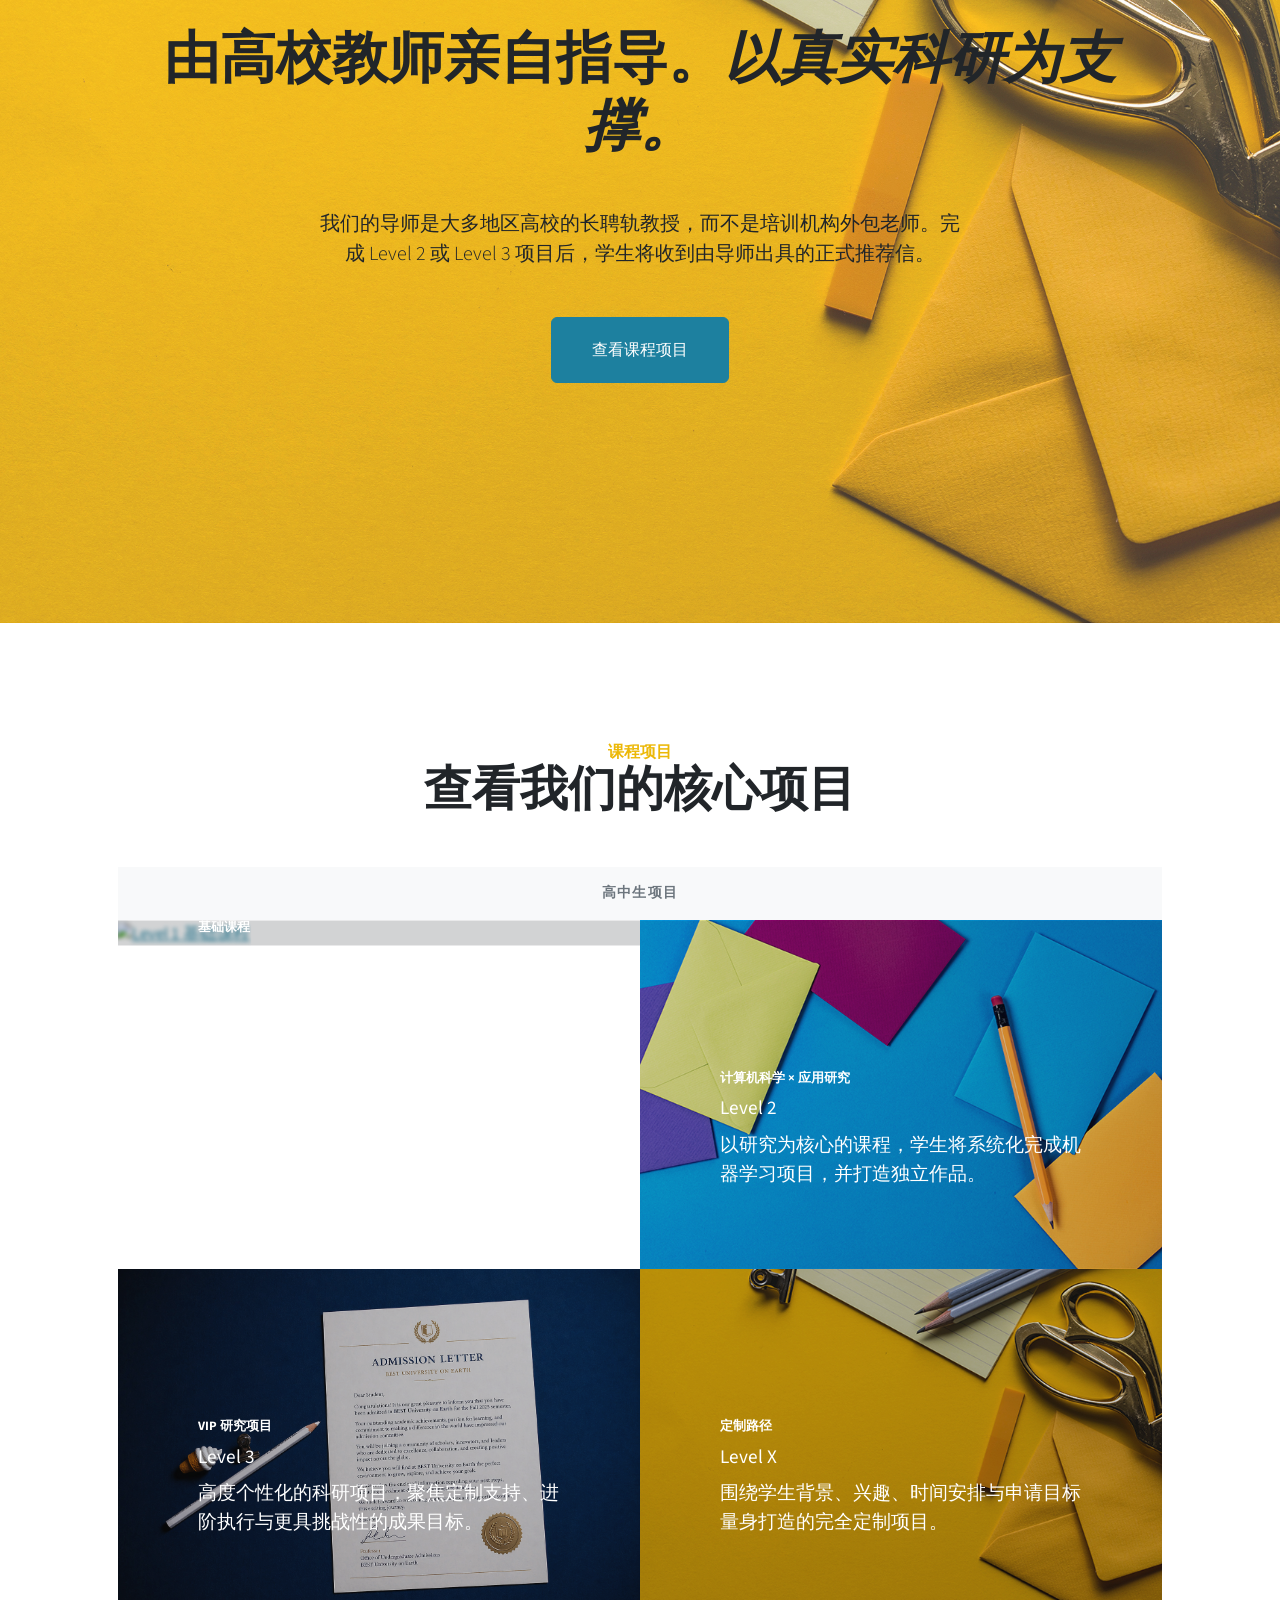
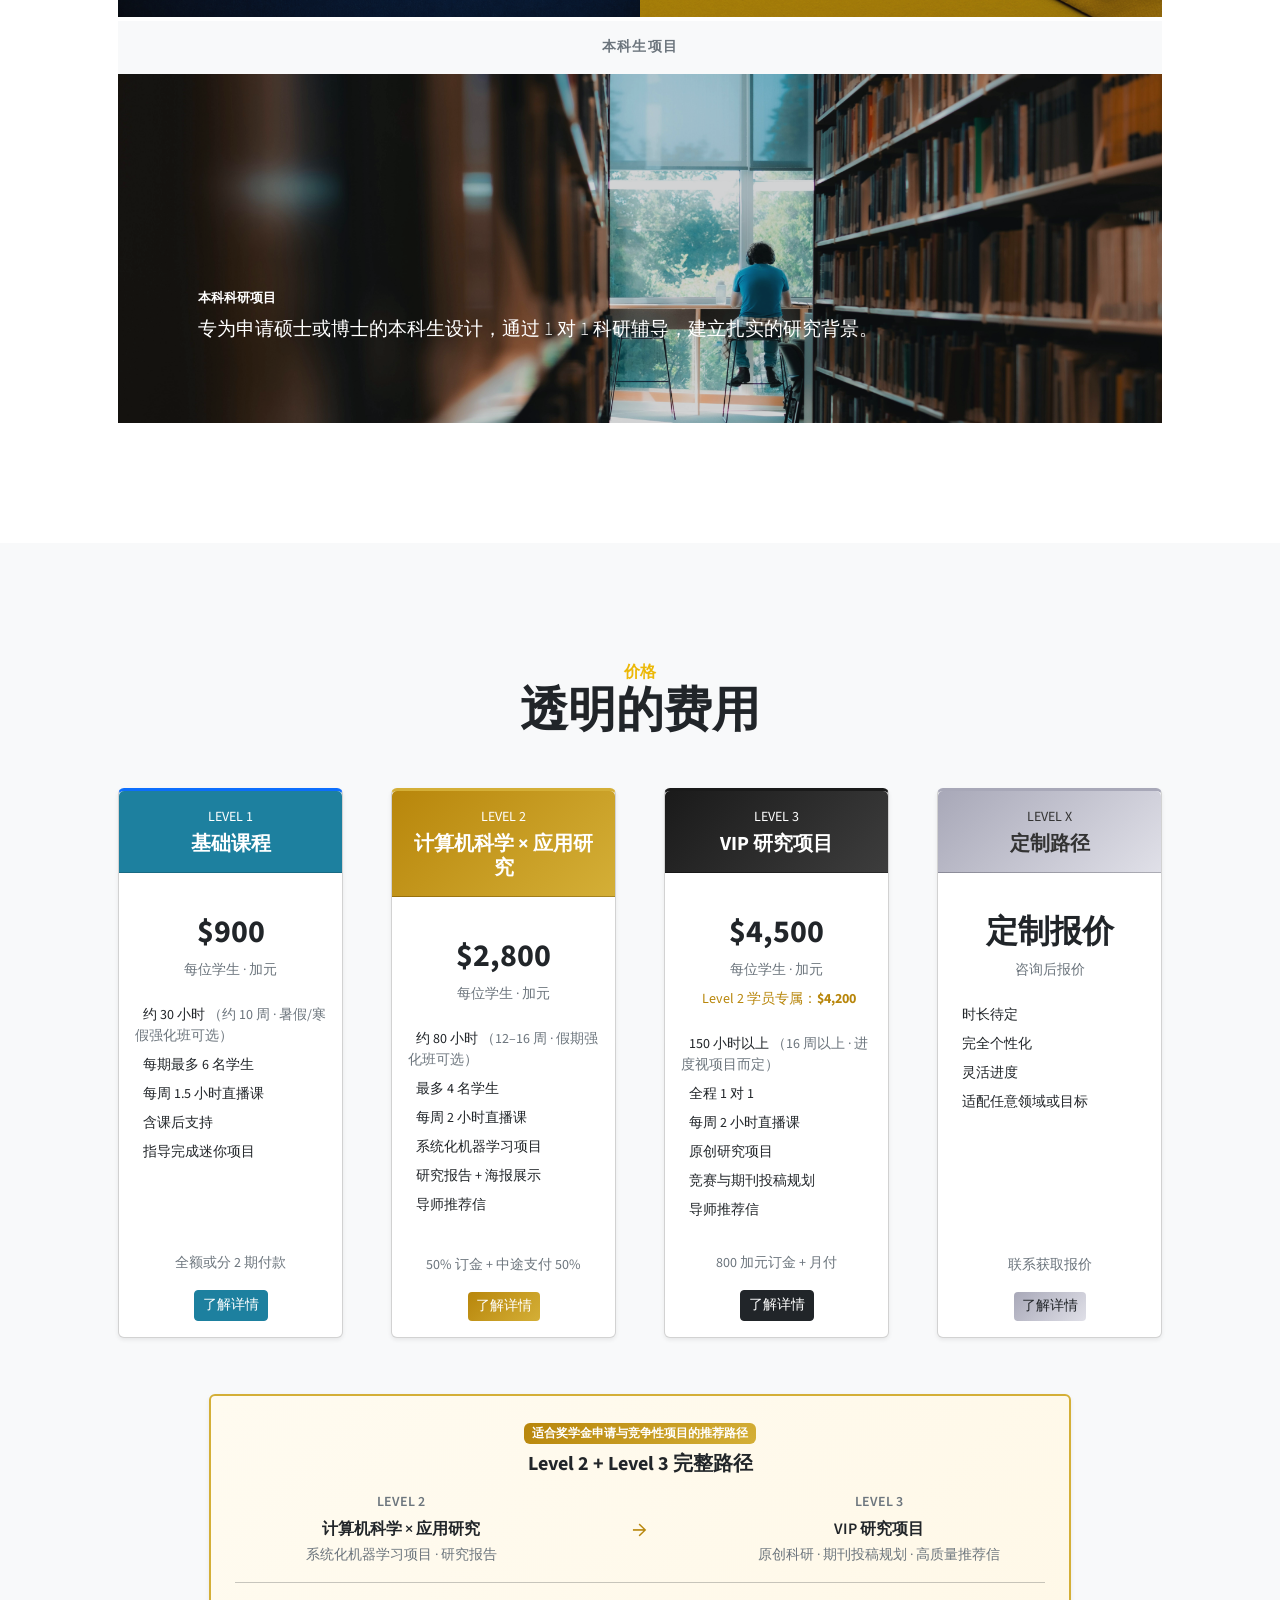
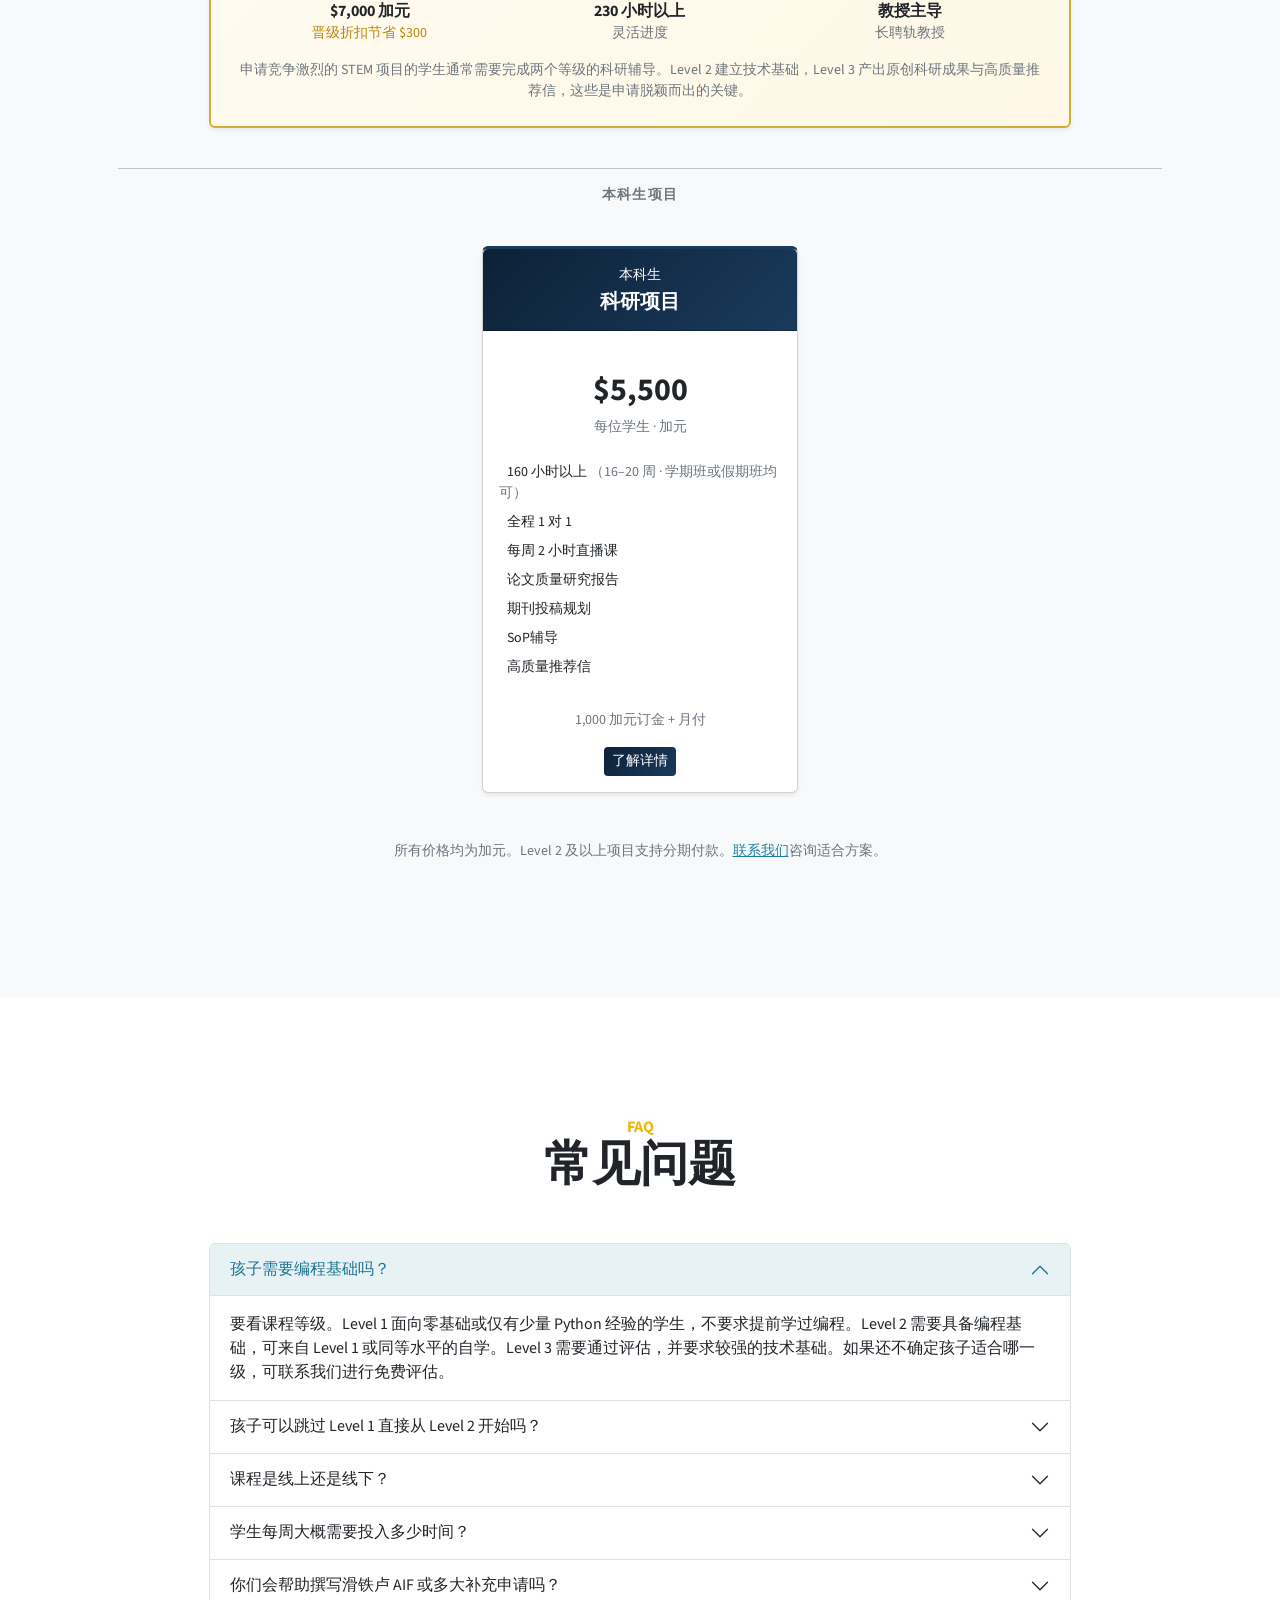
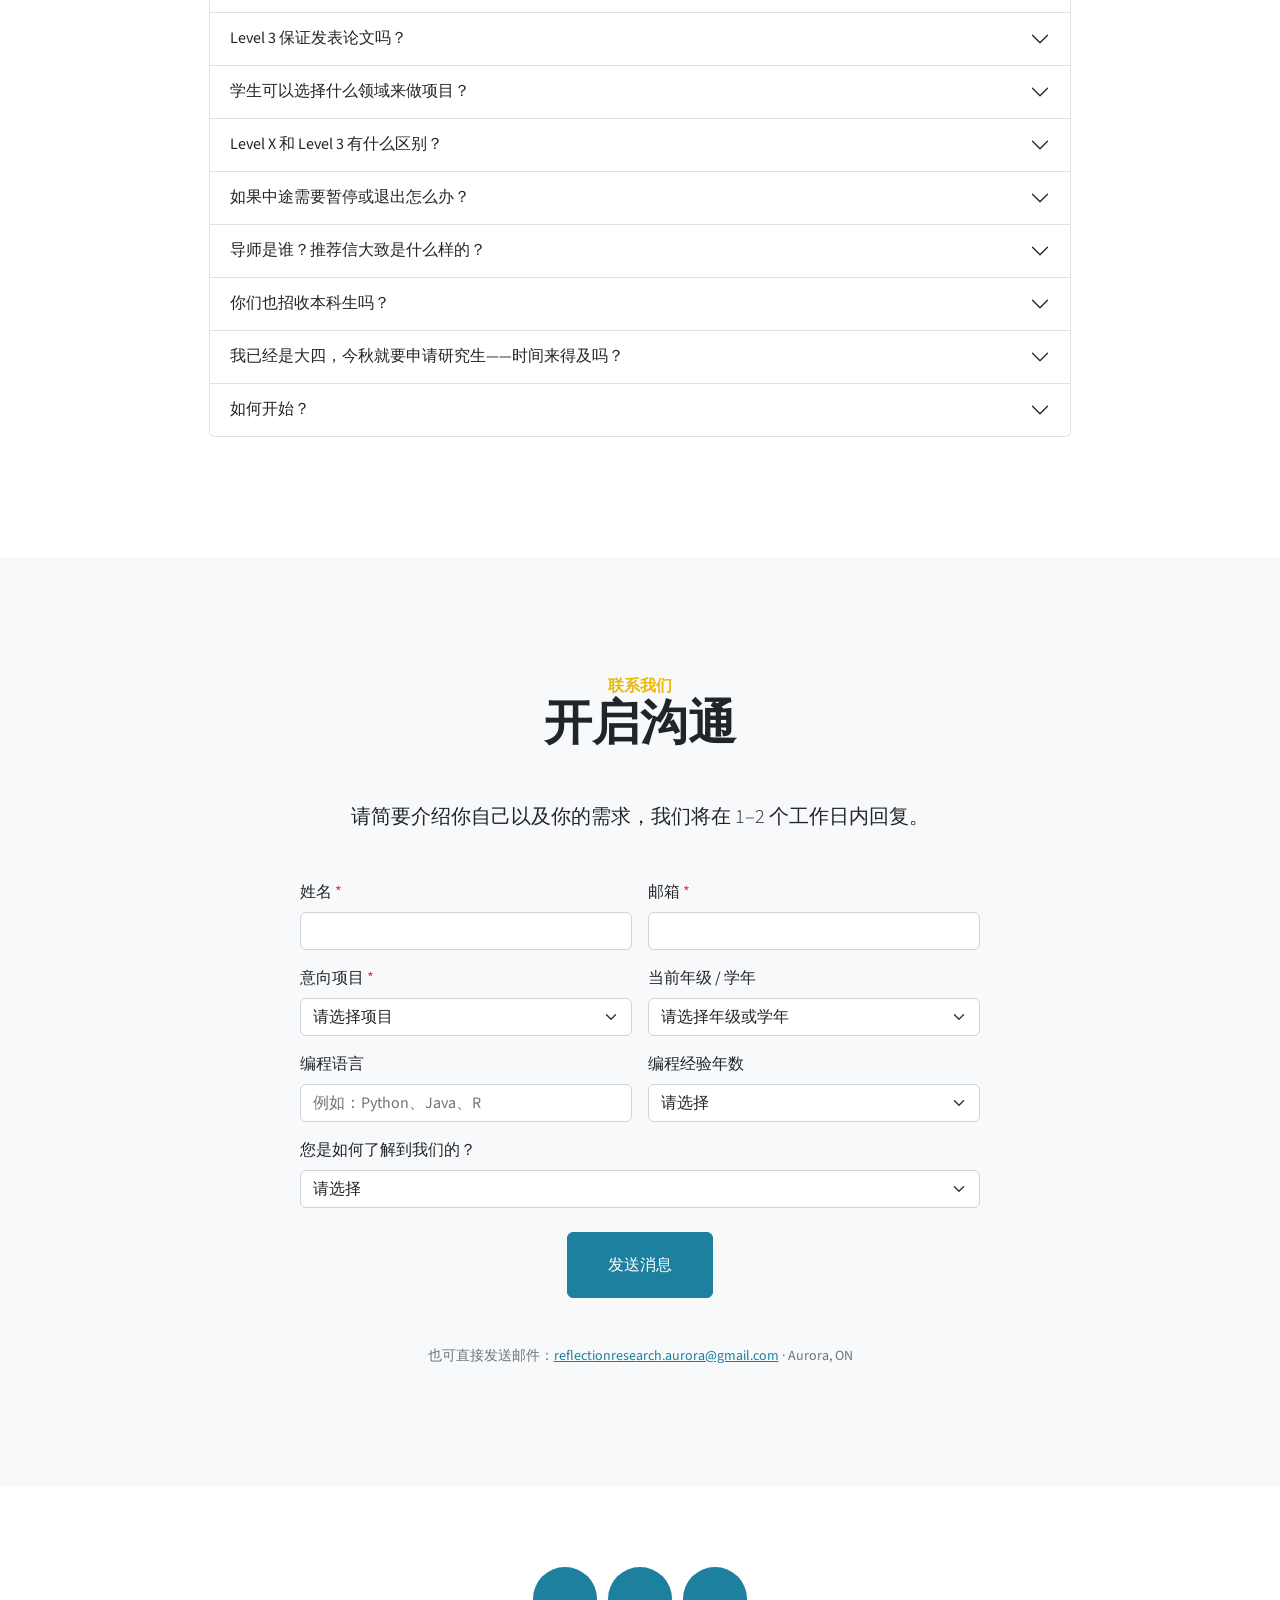
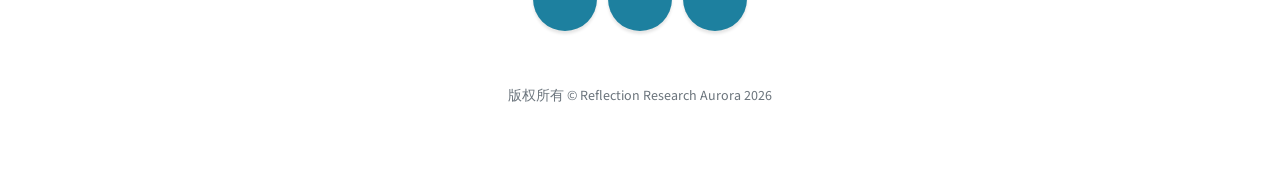
==== commit 38943b49: "update" ====
--- a/index-zh.html
+++ b/index-zh.html
@@ -465,7 +465,7 @@
                                     <button class="accordion-button collapsed" type="button" data-bs-toggle="collapse" data-bs-target="#faqCollapse3" aria-expanded="false" aria-controls="faqCollapse3">课程是线上还是线下？</button>
                                 </h2>
                                 <div id="faqCollapse3" class="accordion-collapse collapse" aria-labelledby="faq3" data-bs-parent="#faqAccordion">
-                                    <div class="accordion-body">所有课程均在线上进行。教学与项目运行在 Google Colab 或同类云端环境中，不需要本地安装。学生只需要浏览器和稳定的网络连接。这也意味着安大略省各地，甚至更远地区的学生都可以参加。</div>
+                                    <div class="accordion-body">Level 1（基础课程）为全线上授课。Level 2 和 Level 3 同样以线上为主，但如有学生希望面对面辅导，也可提供线下授课。线上课程在 Google Colab 或同类云端环境中运行，无需本地安装，只需浏览器和稳定的网络连接即可。</div>
                                 </div>
                             </div>
                             <div class="accordion-item">
@@ -647,7 +647,7 @@
                                 <button type="submit" class="btn btn-primary btn-xl" data-fs-submit-btn>发送消息</button>
                             </div>
                         </form>
-                        <p class="text-center text-muted small mt-5 mb-0">也可直接发送邮件：<a href="mailto:reflectionresearch.aurora@gmail.com">reflectionresearch.aurora@gmail.com</a> &middot; Aurora，安大略省</p>
+                        <p class="text-center text-muted small mt-5 mb-0">也可直接发送邮件：<a href="mailto:reflectionresearch.aurora@gmail.com">reflectionresearch.aurora@gmail.com</a> &middot; Aurora, ON</p>
                     </div>
                 </div>
             </div>
